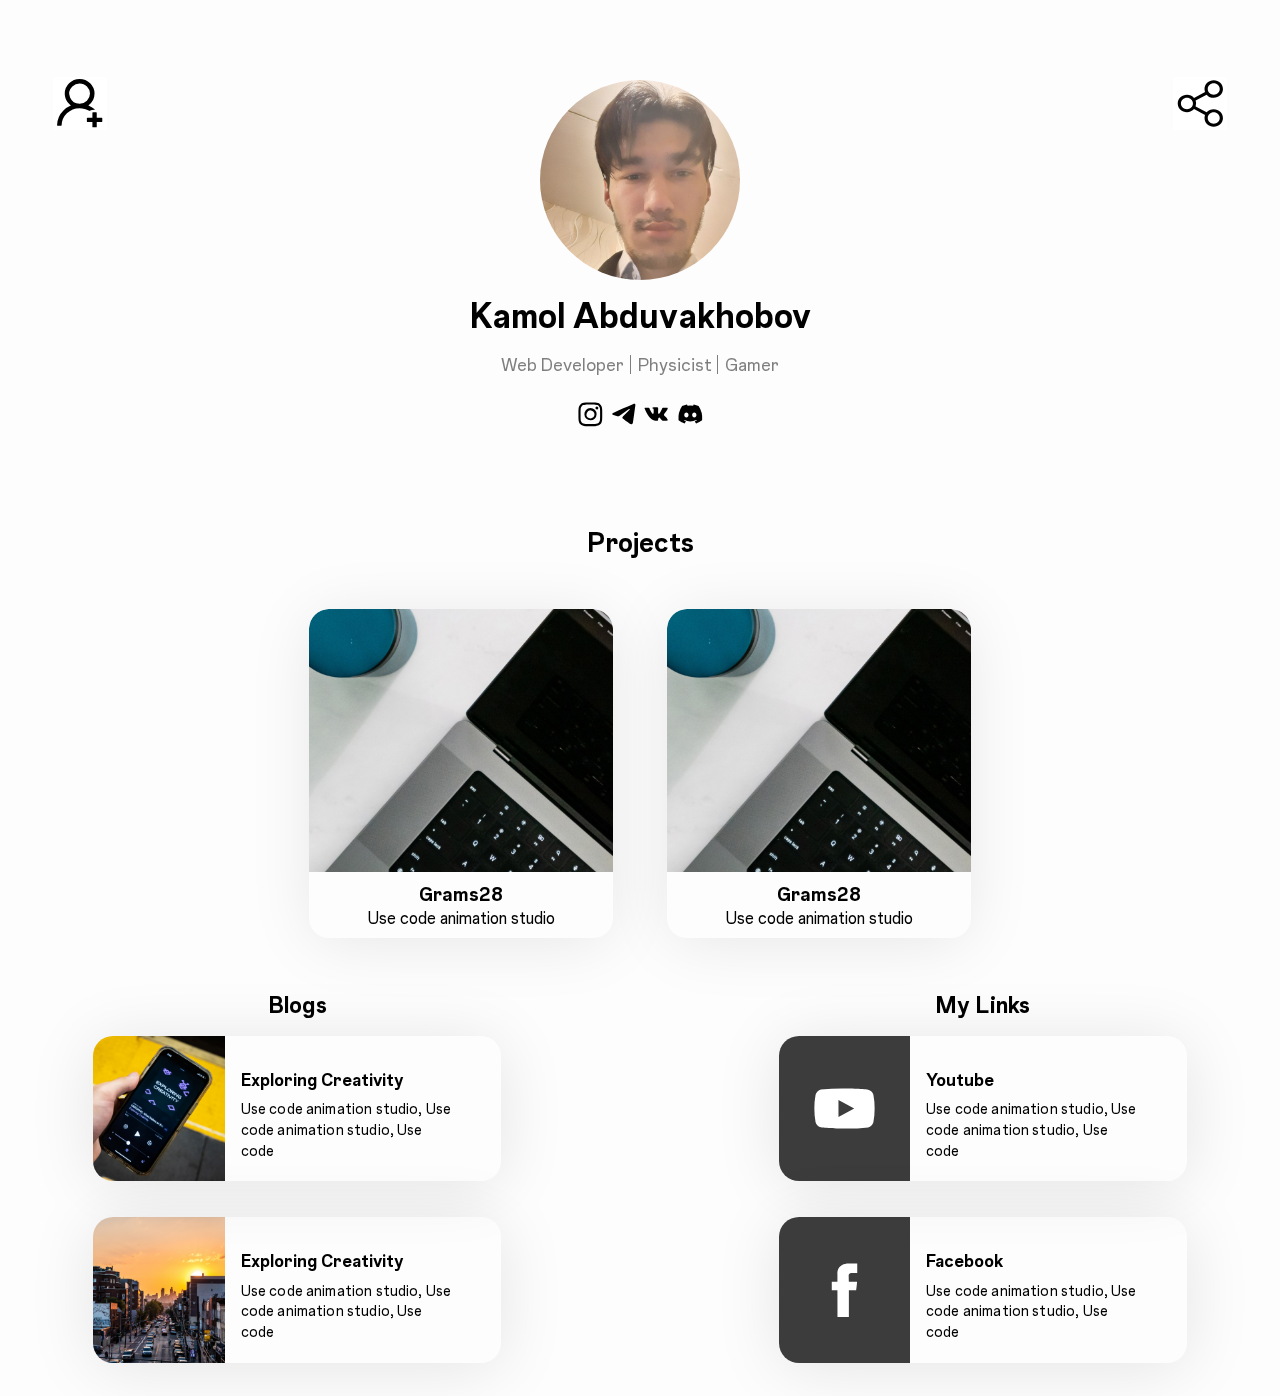
==== index.html @ 02c95cd3 "first commit" ====
<!DOCTYPE html><html lang="en"><head><meta charset="UTF-8"><meta http-equiv="X-UA-Compatible" content="IE=edge"><meta name="viewport" content="width=device-width,initial-scale=1"><link rel="stylesheet" href="/css/styles.css"><link href="https://unpkg.com/aos@2.3.1/dist/aos.css" rel="stylesheet"><title>Index page</title></head><body><div class="site-container"><header class="header"><div class="header__wrap"><div class="header__add-button" data-aos="fade-right"><button class="icon-button"><img src="/images/svg/add-icon.svg" alt="" class="icon-button__svg"></button></div><div class="header__share-button" data-aos="fade-left"><button class="icon-button"><img src="/images/svg/share-icon.svg" alt="" class="icon-button__svg"></button></div></div></header><section class="profile"><div class="profile-wrap" data-aos="fade-up"><div class="profile__avatar"><img src="/images/me.jpg" alt="" class="profile__photo"></div><div class="profile__main-title-wrap"><h1 class="profile__main-title">Kamol Abduvakhobov</h1></div><ul class="profile__skills"><li class="profile__skill">Web Developer</li><li class="profile__skill">Physicist</li><li class="profile__skill">Gamer</li></ul><div class="sharing"><ul class="sharing__list"><li class="sharing__item"><a href="https://www.instagram.com/kamol_186002686/" class="sharing__social"><img src="/images/svg/instagram-icon.svg" alt="" class="sharing__img"></a></li><li class="sharing__item"><a href="https://t.me/Kamol_Babyknight" class="sharing__social"><img src="/images/svg/telegram-icon.svg" alt="" class="sharing__img"></a></li><li class="sharing__item"><a href="https://vk.com/sweet_russian_pussy" class="sharing__social"><img src="/images/svg/vkicon.svg" alt="" class="sharing__img"></a></li><li class="sharing__item"><a href="https://discord.gg/cyNnDBzP" class="sharing__social"><img src="/images/svg/discord-icon.svg" alt="" class="sharing__img"></a></li></ul></div></div></section><section class="projects"><div class="projects__title-wrap" data-aos="fade-down"><h2 class="projects__title">Projects</h2></div><div class="projects__list-wrap"><ul class="projects__list"><li class="projects__item" data-aos="fade-right"><div class="project"><a href="#" class="project__link"><div class="project__preview"><img src="/images/card-img.jpg" alt="" class="project__preview-img"></div><div class="project__info"><h2 class="project__title">Grams28</h2><p class="project__description">Use code animation studio</p></div></a></div></li><li class="projects__item" data-aos="fade-left"><div class="project"><a href="#" class="project__link"><div class="project__preview"><img src="/images/card-img.jpg" alt="" class="project__preview-img"></div><div class="project__info"><h2 class="project__title">Grams28</h2><p class="project__description">Use code animation studio</p></div></a></div></li></ul></div></section><div class="blogs-links"><div class="blogs-links__wrap"><section class="blogs" data-aos="fade-up"><div class="cards"><div class="cards__title-wrap"><h2 class="cards__title">Blogs</h2></div><ul class="cards__list"><li class="cards__item"><div class="card"><a href="#" class="card__link"><div class="card__img-wrap"><img src="/images/blogs-img-1.jpg" alt="" class="card__img"></div><div class="card__info"><h2 class="card__title">Exploring Creativity</h2><p class="card__text">Use code animation studio, Use code animation studio, Use code</p></div></a></div></li><li class="cards__item"><div class="card"><a href="#" class="card__link"><div class="card__img-wrap"><img src="/images/blogs-img-2.jpg" alt="" class="card__img"></div><div class="card__info"><h2 class="card__title">Exploring Creativity</h2><p class="card__text">Use code animation studio, Use code animation studio, Use code</p></div></a></div></li></ul></div></section><section class="links" data-aos="fade-up"><div class="cards"><div class="cards__title-wrap"><h2 class="cards__title">My Links</h2></div><ul class="cards__list"><li class="cards__item"><div class="card"><a href="#" class="card__link"><div class="card__img-wrap"><img src="/images/svg/youtube-icon.svg" alt="" class="card__img card__icon"></div><div class="card__info"><h2 class="card__title">Youtube</h2><p class="card__text">Use code animation studio, Use code animation studio, Use code</p></div></a></div></li><li class="cards__item"><div class="card"><a href="#" class="card__link"><div class="card__img-wrap"><img src="/images/svg/facebook-icon.svg" alt="" class="card__img card__icon"></div><div class="card__info"><h2 class="card__title">Facebook</h2><p class="card__text">Use code animation studio, Use code animation studio, Use code</p></div></a></div></li></ul></div></section></div><div class="logo"><div class="logo__animate" data-aos="fade-up"><img src="/images/ca-img.jpg" alt="" class="logo__img"></div></div></div></div></body></html><script src="https://unpkg.com/aos@2.3.1/dist/aos.js"></script><script>AOS.init({
       disable: 'mobile',
       startEvent: 'DOMContentLoaded',
       once: true, 
      });</script>
---- css/styles.css ----
/*! normalize.css v8.0.1 | MIT License | github.com/necolas/normalize.css */
html{line-height:1.15;-webkit-text-size-adjust:100%;-webkit-box-sizing:border-box;box-sizing:border-box;font-size:10px}body,h1{margin:0}details,img,main{display:block}h1{font-size:2em}hr{-webkit-box-sizing:content-box;box-sizing:content-box;height:0;overflow:visible}code,kbd,pre,samp{font-family:monospace,monospace;font-size:1em}a{background-color:transparent;text-decoration:none;color:#000}abbr[title]{border-bottom:none;-webkit-text-decoration:underline dotted;text-decoration:underline dotted}b,strong{font-weight:bolder}small{font-size:80%}sub,sup{font-size:75%;line-height:0;position:relative;vertical-align:baseline}sub{bottom:-.25em}sup{top:-.5em}img{border-style:none;width:100%;height:auto}button,input,optgroup,select,textarea{font-family:inherit;font-size:100%;line-height:1.15;margin:0}button,input{overflow:visible}button,select{text-transform:none}[type=button],[type=reset],[type=submit],button{-webkit-appearance:button}[type=button]::-moz-focus-inner,[type=reset]::-moz-focus-inner,[type=submit]::-moz-focus-inner,button::-moz-focus-inner{border-style:none;padding:0}[type=button]:-moz-focusring,[type=reset]:-moz-focusring,[type=submit]:-moz-focusring,button:-moz-focusring{outline:1px dotted ButtonText}fieldset{padding:.35em .75em .625em}legend{color:inherit;display:table;max-width:100%;white-space:normal}progress{vertical-align:baseline}textarea{overflow:auto}[type=checkbox],[type=radio],legend{-webkit-box-sizing:border-box;box-sizing:border-box;padding:0}[type=number]::-webkit-inner-spin-button,[type=number]::-webkit-outer-spin-button{height:auto}[type=search]{-webkit-appearance:textfield;outline-offset:-2px}[type=search]::-webkit-search-decoration{-webkit-appearance:none}::-webkit-file-upload-button{-webkit-appearance:button;font:inherit}summary{display:list-item}[hidden],template{display:none}@font-face{font-family:"InstagramSans";src:url(/fonts/instagram-sans/InstagramSans-Bold.woff2) format("woff2"),url(/fonts/instagram-sans/InstagramSans-Bold.woff) format("woff");font-weight:700;font-style:normal}@font-face{font-family:"InstagramSans";src:url(/fonts/instagram-sans/InstagramSans-Regular.woff2) format("woff2"),url(/fonts/instagram-sans/InstagramSans-Regular.woff) format("woff");font-weight:400;font-style:normal}*,::after,::before{-webkit-box-sizing:inherit;box-sizing:inherit;margin:0;padding:0}@media (min-width:1024px) and (max-width:1920px){html{font-size:.5208333333vw}}@media (min-width:375px) and (max-width:1023.8px){html{font-size:2.6666666667vmin}}body,html{min-height:100%;width:100%}body{background-color:#fdfdfd;font-family:"InstagramSans","Arial",sans-serif;font-size:2.6rem;line-height:3.1rem}@media (max-width:1023.8px){body{font-size:1.3rem}}button{background-color:#fff;border:0}.site-container{padding-bottom:5rem;overflow:hidden}@media (max-width:1023.8px){.site-container{padding-bottom:10rem}.blogs{margin-bottom:7.6rem}}.header{position:absolute;width:100%;top:11.5rem}@media (max-width:1023.8px){.header{top:6.8rem}}.header__wrap{display:-webkit-box;display:-ms-flexbox;display:flex;-webkit-box-pack:justify;-ms-flex-pack:justify;justify-content:space-between;padding:0 8rem}@media (max-width:1023.8px){.header__wrap{padding:0 3.2rem}}@media (hover:hover){.icon-button:hover{opacity:.5;color:gray;-webkit-transform:scale(1.2);transform:scale(1.2);-webkit-transition-duration:.5s;transition-duration:.5s}}@media (max-width:1023.8px){.icon-button{width:2.4rem;height:2.4rem}}.icon-button{display:-webkit-box;display:-ms-flexbox;display:flex;-webkit-box-align:center;-ms-flex-align:center;align-items:center;-webkit-box-pack:center;-ms-flex-pack:center;justify-content:center;cursor:pointer;width:8rem;height:8rem;-webkit-transition-duration:.35s;transition-duration:.35s}@media (hover:hover){.icon-button:hover{opacity:.6;color:gray;-webkit-transition-duration:.5s;transition-duration:.5s}}.icon-button:active{opacity:.4;-webkit-transition-duration:.15s;transition-duration:.15s;-webkit-transform:scale(.92);transform:scale(.92)}@media (max-width:1023.8px){.icon-button{width:2.4rem;height:2.4rem}}.profile{margin-bottom:2rem}@media (max-width:1023.8px){.profile{margin-bottom:4rem}}.profile-wrap{display:-webkit-box;display:-ms-flexbox;display:flex;-webkit-box-orient:vertical;-webkit-box-direction:normal;-ms-flex-direction:column;flex-direction:column;-webkit-box-align:center;-ms-flex-align:center;align-items:center;-webkit-box-pack:justify;-ms-flex-pack:justify;justify-content:space-between;width:100%;margin:0 auto;padding:12rem 3rem}@media (max-width:1023.8px){.profile-wrap{height:auto;padding-top:6.9rem;padding-bottom:0}}.profile__avatar{border-radius:50%;width:30rem;height:30rem;overflow:hidden;margin-bottom:2rem}@media (max-width:1023.8px){.profile__avatar{width:16rem;height:16rem;margin-bottom:3rem}}.profile__main-title-wrap{text-align:center;margin-bottom:2rem}@media (max-width:1023.8px){.profile__main-title-wrap{margin-bottom:1.5rem}}.profile__main-title{font-family:"InstagramSans","Arial",sans-serif;font-weight:700;font-size:5.4rem;line-height:7rem}@media (max-width:1023.8px){.profile__main-title{font-size:2.4rem;line-height:3.1rem}}.profile__skills{display:-webkit-box;display:-ms-flexbox;display:flex;gap:2rem;margin-bottom:3rem}@media (max-width:1023.8px){.profile__skills{margin-bottom:1.7rem}}.profile__skill{font-family:"InstagramSans","Arial",sans-serif;font-weight:400;font-size:2.8rem;line-height:3.6rem;color:rgba(0,0,0,.5);list-style:none;position:relative}.profile__skill:not(:last-child)::after{content:"";display:block;width:.2rem;height:2.8rem;background-color:rgba(0,0,0,.5);position:absolute;right:-1rem;bottom:.5rem}@media (max-width:1023.8px){.profile__skill{font-size:1.5rem}.profile__skill:not(:last-child)::after{content:"";display:block;width:.1rem;height:1.5rem;line-height:1.9rem;background-color:rgba(0,0,0,.5);position:absolute;right:-1rem;bottom:1rem}}.profile__photo{-o-object-fit:cover;object-fit:cover}.sharing__list{list-style:none;display:-webkit-box;display:-ms-flexbox;display:flex}.card img,.sharing__item{-webkit-transition-duration:.35s;transition-duration:.35s}.sharing__item{width:5rem;height:5rem;display:-webkit-box;display:-ms-flexbox;display:flex;-webkit-box-align:center;-ms-flex-align:center;align-items:center;-webkit-box-pack:center;-ms-flex-pack:center;justify-content:center}@media (hover:hover){.sharing__item:hover{-webkit-transform:scale(1.2);transform:scale(1.2);-webkit-transition-duration:.5s;transition-duration:.5s}}@media (max-width:1023.8px){.sharing__item{width:2.5rem;height:2.5rem}}.blogs-links{position:relative}@media (max-width:1023.8px){.blogs-links{-webkit-box-orient:vertical;-webkit-box-direction:normal;-ms-flex-direction:column;flex-direction:column;padding:0;gap:0}}.blogs-links__wrap{display:-webkit-box;display:-ms-flexbox;display:flex;-webkit-box-pack:justify;-ms-flex-pack:justify;justify-content:space-between;padding:0 14rem;gap:14rem}@media (max-width:1023.8px){.blogs-links__wrap{-webkit-box-orient:vertical;-webkit-box-direction:normal;-ms-flex-direction:column;flex-direction:column;padding:0;gap:0}}.card{display:-webkit-box;display:-ms-flexbox;display:flex;-webkit-box-shadow:0 .8rem 10rem rgba(0,0,0,.1);box-shadow:0 .8rem 10rem rgba(0,0,0,.1);border-radius:3rem;overflow:hidden}@media (hover:hover){.card:hover{opacity:.8;-webkit-transition-duration:.35s;transition-duration:.35s}.card:hover img{-webkit-transform:scale(1.5);transform:scale(1.5);-webkit-transition-duration:.5s;transition-duration:.5s}.card:hover .card__icon{-webkit-transform:scale(1.2);transform:scale(1.2)}}@media (max-width:1023.8px){.card{border-radius:1.5rem;overflow:hidden}}.card img{height:100%;-o-object-fit:cover;object-fit:cover}@media (max-width:1023.8px){.card img{width:100%;height:100%;-o-object-fit:cover;object-fit:cover}}.card__link{display:-webkit-box;display:-ms-flexbox;display:flex}.card__text{font-family:"InstagramSans","Arial",sans-serif;font-weight:400;font-size:2.3rem;line-height:3.1rem;letter-spacing:.01em}@media (max-width:1023.8px){.card__text{font-size:1.3rem;line-height:1.7rem}}.card__title{font-family:"InstagramSans","Arial",sans-serif;font-weight:700;font-size:2.7rem;line-height:3.5rem;margin-bottom:1.2rem}@media (max-width:1023.8px){.card__title{font-size:1.5rem;line-height:2rem;margin-bottom:.6rem}}.card__info{padding:4.8rem 6.4rem 3rem 2.4rem}@media (max-width:1023.8px){.card__info{padding:2.7rem 3.3rem 2.6rem 1.2rem}}.card__img-wrap{width:19.7rem;min-height:20.4rem;overflow:hidden;display:-webkit-box;display:-ms-flexbox;display:flex;-webkit-box-pack:center;-ms-flex-pack:center;justify-content:center;-webkit-box-align:center;-ms-flex-align:center;align-items:center;background-color:#3c3c3c;-ms-flex-negative:0;flex-shrink:0}@media (max-width:1023.8px){.card__img-wrap{width:10.8rem;min-height:0}}.card .card__icon{width:10rem;height:10rem}@media (max-width:1023.8px){.card .card__icon{width:5rem;height:5rem}}.cards{display:-webkit-box;display:-ms-flexbox;display:flex;-webkit-box-orient:vertical;-webkit-box-direction:normal;-ms-flex-direction:column;flex-direction:column;max-width:61.2rem}.cards__title-wrap{margin:0 auto;margin-bottom:2.4rem}@media (max-width:1023.8px){.cards__title-wrap{margin-bottom:1.5rem}}.cards__title{font-family:"InstagramSans","Arial",sans-serif;font-weight:700;font-size:3.6rem;line-height:4.7rem}@media (max-width:1023.8px){.cards__title{font-size:2rem;line-height:2.6rem}}.cards__list{list-style:none;display:-webkit-box;display:-ms-flexbox;display:flex;margin:0;padding:0;-webkit-box-orient:vertical;-webkit-box-direction:normal;-ms-flex-direction:column;flex-direction:column;gap:5.4rem;border-radius:3rem}@media (max-width:1023.8px){.cards__list{gap:3rem;padding:0 1.8rem}}.project{width:45.5rem;overflow:hidden;border-radius:3rem;-webkit-box-shadow:0 .8rem 10rem -.8rem rgba(0,0,0,.1);box-shadow:0 .8rem 10rem -.8rem rgba(0,0,0,.1)}@media (max-width:1023.8px){.project{width:22.7rem;border-radius:1.5rem}}.project__preview{width:100%;overflow:hidden}.project__preview-img{-o-object-fit:cover;object-fit:cover;-webkit-transition-duration:.35s;transition-duration:.35s}.project__link{display:block}@media (hover:hover){.project__link:hover .project__preview-img{-webkit-transform:scale(1.2);transform:scale(1.2);-webkit-transition-duration:.4s;transition-duration:.4s}}.project__info{display:-webkit-box;display:-ms-flexbox;display:flex;-webkit-box-pack:justify;-ms-flex-pack:justify;justify-content:space-between;-webkit-box-orient:vertical;-webkit-box-direction:normal;-ms-flex-direction:column;flex-direction:column;padding:1.3rem}@media (max-width:1023.8px){.project__info{padding:0;padding-top:.4rem}}.project__title{margin:0 auto;font-family:"InstagramSans","Arial",sans-serif;font-weight:700;font-size:3rem;line-height:3.9rem}@media (max-width:1023.8px){.project__title{font-size:1.5rem;line-height:1.9rem;margin:0;padding-left:7.3rem;padding-right:8.2rem}}.project__description{margin:0 auto;font-family:"InstagramSans","Arial",sans-serif;font-weight:400;line-height:3.4rem}@media (max-width:1023.8px){.project__description{line-height:1.7rem;padding-bottom:.8rem;margin:0;padding-left:4.8rem;padding-right:3.4rem}}.projects__title-wrap{display:-webkit-box;display:-ms-flexbox;display:flex;margin-bottom:7.2rem}@media (max-width:1023.8px){.projects__title-wrap{margin-bottom:.5rem}}.projects__title{margin:0 auto;font-family:"InstagramSans","Arial",sans-serif;font-weight:700;font-size:4.2rem;line-height:5.5rem}@media (max-width:1023.8px){.projects__title{font-size:2rem;line-height:2.6rem}}.projects__list{list-style:none;display:-webkit-box;display:-ms-flexbox;display:flex;-webkit-box-pack:center;-ms-flex-pack:center;justify-content:center;gap:8.2rem;margin-bottom:7.6rem}@media (max-width:1023.8px){.projects__list{gap:1.7rem}}.projects__item{display:-webkit-box;display:-ms-flexbox;display:flex;-webkit-box-orient:vertical;-webkit-box-direction:normal;-ms-flex-direction:column;flex-direction:column;width:45.5rem;height:auto;-ms-flex-negative:0;flex-shrink:0}@media (hover:hover){.projects__item:hover{opacity:.8;-webkit-transition-duration:.35s;transition-duration:.35s}}@media (max-width:1023.8px){.projects__item{width:22.7rem}}.logo{width:13.6rem;height:13.6rem;position:absolute;top:50%;left:50%;-webkit-transform:translate(-5.8rem,-1.7rem);transform:translate(-5.8rem,-1.7rem)}@media (max-width:1023.8px){.logo{width:5rem;height:5rem;top:100%;-webkit-transform:translate(-2.5rem,1.5rem);transform:translate(-2.5rem,1.5rem)}}
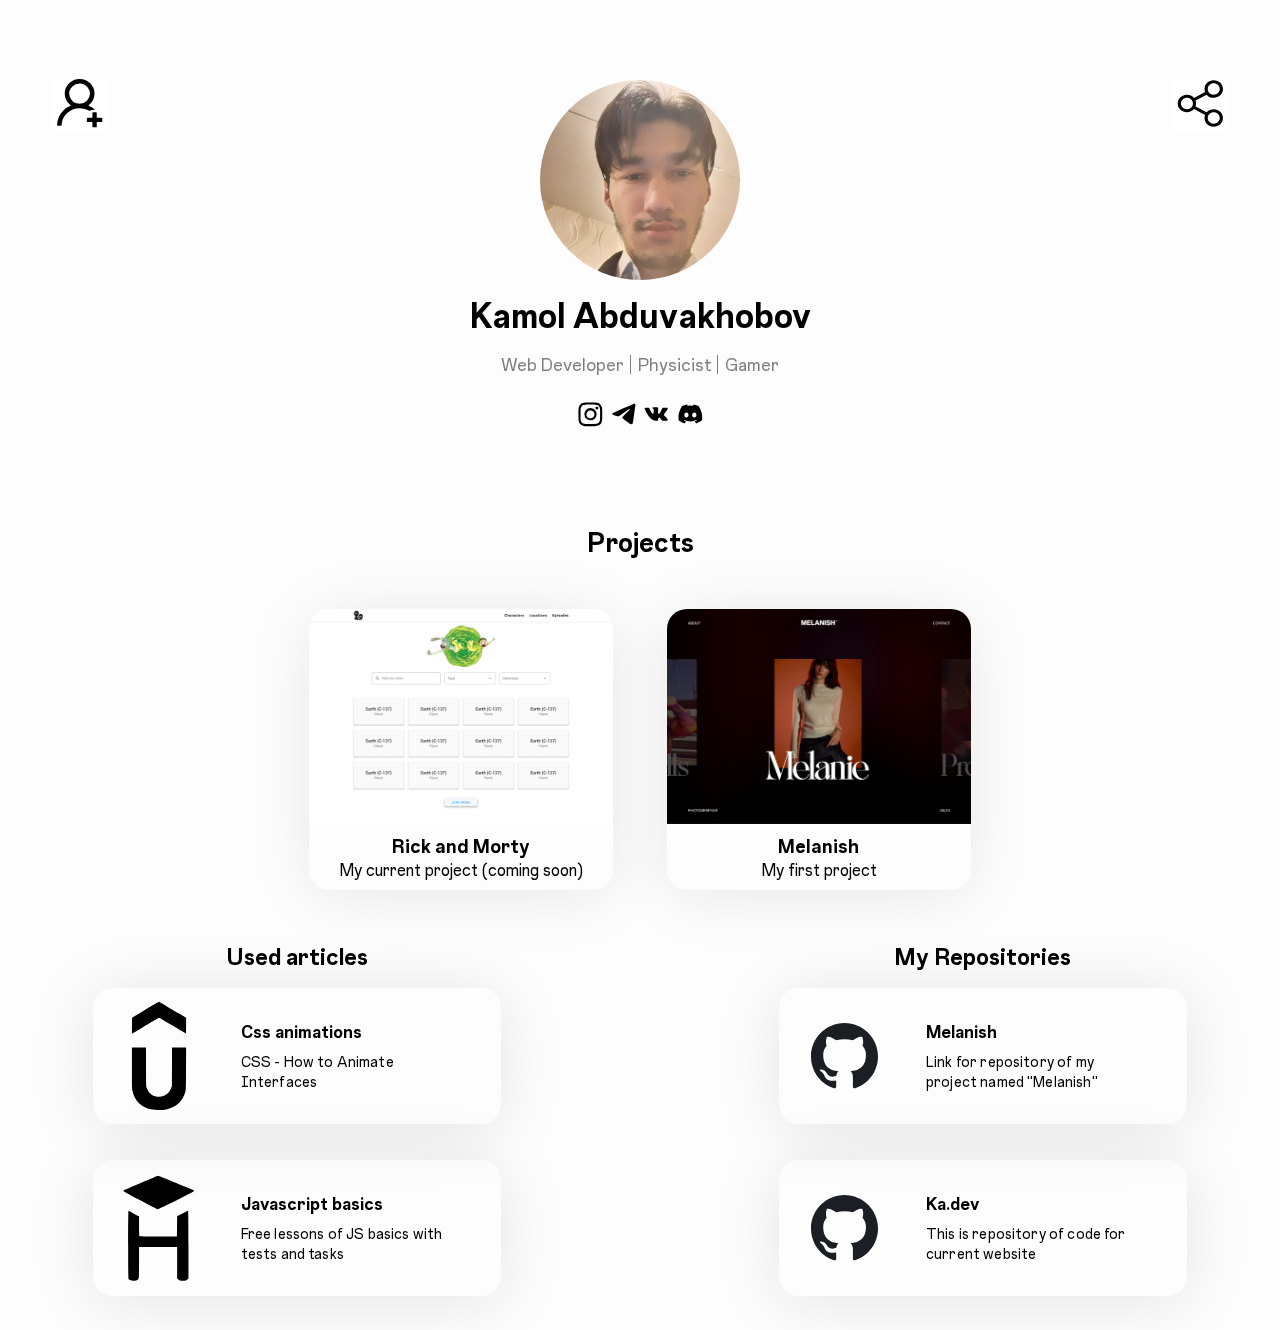
==== commit 42b682aa: "added svg files" ====
--- a/index.html
+++ b/index.html
@@ -1,4 +1,4 @@
-<!DOCTYPE html><html lang="en"><head><meta charset="UTF-8"><meta http-equiv="X-UA-Compatible" content="IE=edge"><meta name="viewport" content="width=device-width,initial-scale=1"><link rel="stylesheet" href="/css/styles.css"><link href="https://unpkg.com/aos@2.3.1/dist/aos.css" rel="stylesheet"><title>Index page</title></head><body><div class="site-container"><header class="header"><div class="header__wrap"><div class="header__add-button" data-aos="fade-right"><button class="icon-button"><img src="/images/svg/add-icon.svg" alt="" class="icon-button__svg"></button></div><div class="header__share-button" data-aos="fade-left"><button class="icon-button"><img src="/images/svg/share-icon.svg" alt="" class="icon-button__svg"></button></div></div></header><section class="profile"><div class="profile-wrap" data-aos="fade-up"><div class="profile__avatar"><img src="/images/me.jpg" alt="" class="profile__photo"></div><div class="profile__main-title-wrap"><h1 class="profile__main-title">Kamol Abduvakhobov</h1></div><ul class="profile__skills"><li class="profile__skill">Web Developer</li><li class="profile__skill">Physicist</li><li class="profile__skill">Gamer</li></ul><div class="sharing"><ul class="sharing__list"><li class="sharing__item"><a href="https://www.instagram.com/kamol_186002686/" class="sharing__social"><img src="/images/svg/instagram-icon.svg" alt="" class="sharing__img"></a></li><li class="sharing__item"><a href="https://t.me/Kamol_Babyknight" class="sharing__social"><img src="/images/svg/telegram-icon.svg" alt="" class="sharing__img"></a></li><li class="sharing__item"><a href="https://vk.com/sweet_russian_pussy" class="sharing__social"><img src="/images/svg/vkicon.svg" alt="" class="sharing__img"></a></li><li class="sharing__item"><a href="https://discord.gg/cyNnDBzP" class="sharing__social"><img src="/images/svg/discord-icon.svg" alt="" class="sharing__img"></a></li></ul></div></div></section><section class="projects"><div class="projects__title-wrap" data-aos="fade-down"><h2 class="projects__title">Projects</h2></div><div class="projects__list-wrap"><ul class="projects__list"><li class="projects__item" data-aos="fade-right"><div class="project"><a href="#" class="project__link"><div class="project__preview"><img src="/images/card-img.jpg" alt="" class="project__preview-img"></div><div class="project__info"><h2 class="project__title">Grams28</h2><p class="project__description">Use code animation studio</p></div></a></div></li><li class="projects__item" data-aos="fade-left"><div class="project"><a href="#" class="project__link"><div class="project__preview"><img src="/images/card-img.jpg" alt="" class="project__preview-img"></div><div class="project__info"><h2 class="project__title">Grams28</h2><p class="project__description">Use code animation studio</p></div></a></div></li></ul></div></section><div class="blogs-links"><div class="blogs-links__wrap"><section class="blogs" data-aos="fade-up"><div class="cards"><div class="cards__title-wrap"><h2 class="cards__title">Blogs</h2></div><ul class="cards__list"><li class="cards__item"><div class="card"><a href="#" class="card__link"><div class="card__img-wrap"><img src="/images/blogs-img-1.jpg" alt="" class="card__img"></div><div class="card__info"><h2 class="card__title">Exploring Creativity</h2><p class="card__text">Use code animation studio, Use code animation studio, Use code</p></div></a></div></li><li class="cards__item"><div class="card"><a href="#" class="card__link"><div class="card__img-wrap"><img src="/images/blogs-img-2.jpg" alt="" class="card__img"></div><div class="card__info"><h2 class="card__title">Exploring Creativity</h2><p class="card__text">Use code animation studio, Use code animation studio, Use code</p></div></a></div></li></ul></div></section><section class="links" data-aos="fade-up"><div class="cards"><div class="cards__title-wrap"><h2 class="cards__title">My Links</h2></div><ul class="cards__list"><li class="cards__item"><div class="card"><a href="#" class="card__link"><div class="card__img-wrap"><img src="/images/svg/youtube-icon.svg" alt="" class="card__img card__icon"></div><div class="card__info"><h2 class="card__title">Youtube</h2><p class="card__text">Use code animation studio, Use code animation studio, Use code</p></div></a></div></li><li class="cards__item"><div class="card"><a href="#" class="card__link"><div class="card__img-wrap"><img src="/images/svg/facebook-icon.svg" alt="" class="card__img card__icon"></div><div class="card__info"><h2 class="card__title">Facebook</h2><p class="card__text">Use code animation studio, Use code animation studio, Use code</p></div></a></div></li></ul></div></section></div><div class="logo"><div class="logo__animate" data-aos="fade-up"><img src="/images/ca-img.jpg" alt="" class="logo__img"></div></div></div></div></body></html><script src="https://unpkg.com/aos@2.3.1/dist/aos.js"></script><script>AOS.init({
+<!DOCTYPE html><html lang="en"><head><meta charset="UTF-8"><meta http-equiv="X-UA-Compatible" content="IE=edge"><meta name="viewport" content="width=device-width,initial-scale=1"><link rel="stylesheet" href="/css/styles.css"><link href="https://unpkg.com/aos@2.3.1/dist/aos.css" rel="stylesheet"><title>Index page</title></head><body><div class="site-container"><header class="header"><div class="header__wrap"><div class="header__add-button" data-aos="fade-right"><button class="icon-button"><img src="/images/svg/add-icon.svg" alt="" class="icon-button__svg"></button></div><div class="header__share-button" data-aos="fade-left"><button class="icon-button"><img src="/images/svg/share-icon.svg" alt="" class="icon-button__svg"></button></div></div></header><section class="profile"><div class="profile-wrap" data-aos="fade-up"><div class="profile__avatar"><img src="/images/me.jpg" alt="" class="profile__photo"></div><div class="profile__main-title-wrap"><h1 class="profile__main-title">Kamol Abduvakhobov</h1></div><ul class="profile__skills"><li class="profile__skill">Web Developer</li><li class="profile__skill">Physicist</li><li class="profile__skill">Gamer</li></ul><div class="sharing"><ul class="sharing__list"><li class="sharing__item"><a href="https://www.instagram.com/kamol_186002686/" class="sharing__social"><img src="/images/svg/instagram-icon.svg" alt="" class="sharing__img"></a></li><li class="sharing__item"><a href="https://t.me/Kamol_Babyknight" class="sharing__social"><img src="/images/svg/telegram-icon.svg" alt="" class="sharing__img"></a></li><li class="sharing__item"><a href="https://vk.com/sweet_russian_pussy" class="sharing__social"><img src="/images/svg/vkicon.svg" alt="" class="sharing__img"></a></li><li class="sharing__item"><a href="https://discord.gg/cyNnDBzP" class="sharing__social"><img src="/images/svg/discord-icon.svg" alt="" class="sharing__img"></a></li></ul></div></div></section><section class="projects"><div class="projects__title-wrap" data-aos="fade-down"><h2 class="projects__title">Projects</h2></div><div class="projects__list-wrap"><ul class="projects__list"><li class="projects__item" data-aos="fade-right"><div class="project"><a href="#" class="project__link"><div class="project__preview"><img src="images/rick-and-morty-preview.jpg" alt="" class="project__preview-img"></div><div class="project__info"><h2 class="project__title">Rick and Morty</h2><p class="project__description">My current project (coming soon)</p></div></a></div></li><li class="projects__item" data-aos="fade-left"><div class="project"><a href="https://kamol-babyknight.github.io/melanish-gh-pages/" class="project__link"><div class="project__preview"><img src="images/melanish-preview.jpg" alt="" class="project__preview-img"></div><div class="project__info"><h2 class="project__title">Melanish</h2><p class="project__description">My first project</p></div></a></div></li></ul></div></section><div class="blogs-links"><div class="blogs-links__wrap"><section class="blogs" data-aos="fade-up"><div class="cards"><div class="cards__title-wrap"><h2 class="cards__title">Used articles</h2></div><ul class="cards__list"><li class="cards__item"><div class="card"><a href="https://www.udemy.com/course/css-effects-and-animations/#overview" class="card__link"><div class="card__img-wrap"><img src="images/svg/udemy_logo.svg" alt="" class="card__img"></div><div class="card__info"><h2 class="card__title">Css animations</h2><p class="card__text">CSS - How to Animate Interfaces</p></div></a></div></li><li class="cards__item"><div class="card"><a href="https://ru.hexlet.io/courses/js-basics" class="card__link"><div class="card__img-wrap"><img src="images/svg/hexlet-logo.svg" alt="" class="card__img"></div><div class="card__info"><h2 class="card__title">Javascript basics</h2><p class="card__text">Free lessons of JS basics with tests and tasks</p></div></a></div></li></ul></div></section><section class="links" data-aos="fade-up"><div class="cards"><div class="cards__title-wrap"><h2 class="cards__title">My Repositories</h2></div><ul class="cards__list"><li class="cards__item"><div class="card"><a href="https://github.com/Kamol-Babyknight/melanish" class="card__link"><div class="card__img-wrap"><img src="images/svg/github-logo.svg" alt="" class="card__img card__icon"></div><div class="card__info"><h2 class="card__title">Melanish</h2><p class="card__text">Link for repository of my project named "Melanish"</p></div></a></div></li><li class="cards__item"><div class="card"><a href="https://github.com/Kamol-Babyknight/ka.dev" class="card__link"><div class="card__img-wrap"><img src="images/svg/github-logo.svg" alt="" class="card__img card__icon"></div><div class="card__info"><h2 class="card__title">Ka.dev</h2><p class="card__text">This is repository of code for current website</p></div></a></div></li></ul></div></section></div><div class="logo"><div class="logo__animate" data-aos="fade-up"><img src="/images/ca-img.jpg" alt="" class="logo__img"></div></div></div></div></body></html><script src="https://unpkg.com/aos@2.3.1/dist/aos.js"></script><script>AOS.init({
        disable: 'mobile',
        startEvent: 'DOMContentLoaded',
        once: true, 
--- a/css/styles.css
+++ b/css/styles.css
@@ -1,2 +1,2 @@
 /*! normalize.css v8.0.1 | MIT License | github.com/necolas/normalize.css */
-html{line-height:1.15;-webkit-text-size-adjust:100%;-webkit-box-sizing:border-box;box-sizing:border-box;font-size:10px}body,h1{margin:0}details,img,main{display:block}h1{font-size:2em}hr{-webkit-box-sizing:content-box;box-sizing:content-box;height:0;overflow:visible}code,kbd,pre,samp{font-family:monospace,monospace;font-size:1em}a{background-color:transparent;text-decoration:none;color:#000}abbr[title]{border-bottom:none;-webkit-text-decoration:underline dotted;text-decoration:underline dotted}b,strong{font-weight:bolder}small{font-size:80%}sub,sup{font-size:75%;line-height:0;position:relative;vertical-align:baseline}sub{bottom:-.25em}sup{top:-.5em}img{border-style:none;width:100%;height:auto}button,input,optgroup,select,textarea{font-family:inherit;font-size:100%;line-height:1.15;margin:0}button,input{overflow:visible}button,select{text-transform:none}[type=button],[type=reset],[type=submit],button{-webkit-appearance:button}[type=button]::-moz-focus-inner,[type=reset]::-moz-focus-inner,[type=submit]::-moz-focus-inner,button::-moz-focus-inner{border-style:none;padding:0}[type=button]:-moz-focusring,[type=reset]:-moz-focusring,[type=submit]:-moz-focusring,button:-moz-focusring{outline:1px dotted ButtonText}fieldset{padding:.35em .75em .625em}legend{color:inherit;display:table;max-width:100%;white-space:normal}progress{vertical-align:baseline}textarea{overflow:auto}[type=checkbox],[type=radio],legend{-webkit-box-sizing:border-box;box-sizing:border-box;padding:0}[type=number]::-webkit-inner-spin-button,[type=number]::-webkit-outer-spin-button{height:auto}[type=search]{-webkit-appearance:textfield;outline-offset:-2px}[type=search]::-webkit-search-decoration{-webkit-appearance:none}::-webkit-file-upload-button{-webkit-appearance:button;font:inherit}summary{display:list-item}[hidden],template{display:none}@font-face{font-family:"InstagramSans";src:url(/fonts/instagram-sans/InstagramSans-Bold.woff2) format("woff2"),url(/fonts/instagram-sans/InstagramSans-Bold.woff) format("woff");font-weight:700;font-style:normal}@font-face{font-family:"InstagramSans";src:url(/fonts/instagram-sans/InstagramSans-Regular.woff2) format("woff2"),url(/fonts/instagram-sans/InstagramSans-Regular.woff) format("woff");font-weight:400;font-style:normal}*,::after,::before{-webkit-box-sizing:inherit;box-sizing:inherit;margin:0;padding:0}@media (min-width:1024px) and (max-width:1920px){html{font-size:.5208333333vw}}@media (min-width:375px) and (max-width:1023.8px){html{font-size:2.6666666667vmin}}body,html{min-height:100%;width:100%}body{background-color:#fdfdfd;font-family:"InstagramSans","Arial",sans-serif;font-size:2.6rem;line-height:3.1rem}@media (max-width:1023.8px){body{font-size:1.3rem}}button{background-color:#fff;border:0}.site-container{padding-bottom:5rem;overflow:hidden}@media (max-width:1023.8px){.site-container{padding-bottom:10rem}.blogs{margin-bottom:7.6rem}}.header{position:absolute;width:100%;top:11.5rem}@media (max-width:1023.8px){.header{top:6.8rem}}.header__wrap{display:-webkit-box;display:-ms-flexbox;display:flex;-webkit-box-pack:justify;-ms-flex-pack:justify;justify-content:space-between;padding:0 8rem}@media (max-width:1023.8px){.header__wrap{padding:0 3.2rem}}@media (hover:hover){.icon-button:hover{opacity:.5;color:gray;-webkit-transform:scale(1.2);transform:scale(1.2);-webkit-transition-duration:.5s;transition-duration:.5s}}@media (max-width:1023.8px){.icon-button{width:2.4rem;height:2.4rem}}.icon-button{display:-webkit-box;display:-ms-flexbox;display:flex;-webkit-box-align:center;-ms-flex-align:center;align-items:center;-webkit-box-pack:center;-ms-flex-pack:center;justify-content:center;cursor:pointer;width:8rem;height:8rem;-webkit-transition-duration:.35s;transition-duration:.35s}@media (hover:hover){.icon-button:hover{opacity:.6;color:gray;-webkit-transition-duration:.5s;transition-duration:.5s}}.icon-button:active{opacity:.4;-webkit-transition-duration:.15s;transition-duration:.15s;-webkit-transform:scale(.92);transform:scale(.92)}@media (max-width:1023.8px){.icon-button{width:2.4rem;height:2.4rem}}.profile{margin-bottom:2rem}@media (max-width:1023.8px){.profile{margin-bottom:4rem}}.profile-wrap{display:-webkit-box;display:-ms-flexbox;display:flex;-webkit-box-orient:vertical;-webkit-box-direction:normal;-ms-flex-direction:column;flex-direction:column;-webkit-box-align:center;-ms-flex-align:center;align-items:center;-webkit-box-pack:justify;-ms-flex-pack:justify;justify-content:space-between;width:100%;margin:0 auto;padding:12rem 3rem}@media (max-width:1023.8px){.profile-wrap{height:auto;padding-top:6.9rem;padding-bottom:0}}.profile__avatar{border-radius:50%;width:30rem;height:30rem;overflow:hidden;margin-bottom:2rem}@media (max-width:1023.8px){.profile__avatar{width:16rem;height:16rem;margin-bottom:3rem}}.profile__main-title-wrap{text-align:center;margin-bottom:2rem}@media (max-width:1023.8px){.profile__main-title-wrap{margin-bottom:1.5rem}}.profile__main-title{font-family:"InstagramSans","Arial",sans-serif;font-weight:700;font-size:5.4rem;line-height:7rem}@media (max-width:1023.8px){.profile__main-title{font-size:2.4rem;line-height:3.1rem}}.profile__skills{display:-webkit-box;display:-ms-flexbox;display:flex;gap:2rem;margin-bottom:3rem}@media (max-width:1023.8px){.profile__skills{margin-bottom:1.7rem}}.profile__skill{font-family:"InstagramSans","Arial",sans-serif;font-weight:400;font-size:2.8rem;line-height:3.6rem;color:rgba(0,0,0,.5);list-style:none;position:relative}.profile__skill:not(:last-child)::after{content:"";display:block;width:.2rem;height:2.8rem;background-color:rgba(0,0,0,.5);position:absolute;right:-1rem;bottom:.5rem}@media (max-width:1023.8px){.profile__skill{font-size:1.5rem}.profile__skill:not(:last-child)::after{content:"";display:block;width:.1rem;height:1.5rem;line-height:1.9rem;background-color:rgba(0,0,0,.5);position:absolute;right:-1rem;bottom:1rem}}.profile__photo{-o-object-fit:cover;object-fit:cover}.sharing__list{list-style:none;display:-webkit-box;display:-ms-flexbox;display:flex}.card img,.sharing__item{-webkit-transition-duration:.35s;transition-duration:.35s}.sharing__item{width:5rem;height:5rem;display:-webkit-box;display:-ms-flexbox;display:flex;-webkit-box-align:center;-ms-flex-align:center;align-items:center;-webkit-box-pack:center;-ms-flex-pack:center;justify-content:center}@media (hover:hover){.sharing__item:hover{-webkit-transform:scale(1.2);transform:scale(1.2);-webkit-transition-duration:.5s;transition-duration:.5s}}@media (max-width:1023.8px){.sharing__item{width:2.5rem;height:2.5rem}}.blogs-links{position:relative}@media (max-width:1023.8px){.blogs-links{-webkit-box-orient:vertical;-webkit-box-direction:normal;-ms-flex-direction:column;flex-direction:column;padding:0;gap:0}}.blogs-links__wrap{display:-webkit-box;display:-ms-flexbox;display:flex;-webkit-box-pack:justify;-ms-flex-pack:justify;justify-content:space-between;padding:0 14rem;gap:14rem}@media (max-width:1023.8px){.blogs-links__wrap{-webkit-box-orient:vertical;-webkit-box-direction:normal;-ms-flex-direction:column;flex-direction:column;padding:0;gap:0}}.card{display:-webkit-box;display:-ms-flexbox;display:flex;-webkit-box-shadow:0 .8rem 10rem rgba(0,0,0,.1);box-shadow:0 .8rem 10rem rgba(0,0,0,.1);border-radius:3rem;overflow:hidden}@media (hover:hover){.card:hover{opacity:.8;-webkit-transition-duration:.35s;transition-duration:.35s}.card:hover img{-webkit-transform:scale(1.5);transform:scale(1.5);-webkit-transition-duration:.5s;transition-duration:.5s}.card:hover .card__icon{-webkit-transform:scale(1.2);transform:scale(1.2)}}@media (max-width:1023.8px){.card{border-radius:1.5rem;overflow:hidden}}.card img{height:100%;-o-object-fit:cover;object-fit:cover}@media (max-width:1023.8px){.card img{width:100%;height:100%;-o-object-fit:cover;object-fit:cover}}.card__link{display:-webkit-box;display:-ms-flexbox;display:flex}.card__text{font-family:"InstagramSans","Arial",sans-serif;font-weight:400;font-size:2.3rem;line-height:3.1rem;letter-spacing:.01em}@media (max-width:1023.8px){.card__text{font-size:1.3rem;line-height:1.7rem}}.card__title{font-family:"InstagramSans","Arial",sans-serif;font-weight:700;font-size:2.7rem;line-height:3.5rem;margin-bottom:1.2rem}@media (max-width:1023.8px){.card__title{font-size:1.5rem;line-height:2rem;margin-bottom:.6rem}}.card__info{padding:4.8rem 6.4rem 3rem 2.4rem}@media (max-width:1023.8px){.card__info{padding:2.7rem 3.3rem 2.6rem 1.2rem}}.card__img-wrap{width:19.7rem;min-height:20.4rem;overflow:hidden;display:-webkit-box;display:-ms-flexbox;display:flex;-webkit-box-pack:center;-ms-flex-pack:center;justify-content:center;-webkit-box-align:center;-ms-flex-align:center;align-items:center;background-color:#3c3c3c;-ms-flex-negative:0;flex-shrink:0}@media (max-width:1023.8px){.card__img-wrap{width:10.8rem;min-height:0}}.card .card__icon{width:10rem;height:10rem}@media (max-width:1023.8px){.card .card__icon{width:5rem;height:5rem}}.cards{display:-webkit-box;display:-ms-flexbox;display:flex;-webkit-box-orient:vertical;-webkit-box-direction:normal;-ms-flex-direction:column;flex-direction:column;max-width:61.2rem}.cards__title-wrap{margin:0 auto;margin-bottom:2.4rem}@media (max-width:1023.8px){.cards__title-wrap{margin-bottom:1.5rem}}.cards__title{font-family:"InstagramSans","Arial",sans-serif;font-weight:700;font-size:3.6rem;line-height:4.7rem}@media (max-width:1023.8px){.cards__title{font-size:2rem;line-height:2.6rem}}.cards__list{list-style:none;display:-webkit-box;display:-ms-flexbox;display:flex;margin:0;padding:0;-webkit-box-orient:vertical;-webkit-box-direction:normal;-ms-flex-direction:column;flex-direction:column;gap:5.4rem;border-radius:3rem}@media (max-width:1023.8px){.cards__list{gap:3rem;padding:0 1.8rem}}.project{width:45.5rem;overflow:hidden;border-radius:3rem;-webkit-box-shadow:0 .8rem 10rem -.8rem rgba(0,0,0,.1);box-shadow:0 .8rem 10rem -.8rem rgba(0,0,0,.1)}@media (max-width:1023.8px){.project{width:22.7rem;border-radius:1.5rem}}.project__preview{width:100%;overflow:hidden}.project__preview-img{-o-object-fit:cover;object-fit:cover;-webkit-transition-duration:.35s;transition-duration:.35s}.project__link{display:block}@media (hover:hover){.project__link:hover .project__preview-img{-webkit-transform:scale(1.2);transform:scale(1.2);-webkit-transition-duration:.4s;transition-duration:.4s}}.project__info{display:-webkit-box;display:-ms-flexbox;display:flex;-webkit-box-pack:justify;-ms-flex-pack:justify;justify-content:space-between;-webkit-box-orient:vertical;-webkit-box-direction:normal;-ms-flex-direction:column;flex-direction:column;padding:1.3rem}@media (max-width:1023.8px){.project__info{padding:0;padding-top:.4rem}}.project__title{margin:0 auto;font-family:"InstagramSans","Arial",sans-serif;font-weight:700;font-size:3rem;line-height:3.9rem}@media (max-width:1023.8px){.project__title{font-size:1.5rem;line-height:1.9rem;margin:0;padding-left:7.3rem;padding-right:8.2rem}}.project__description{margin:0 auto;font-family:"InstagramSans","Arial",sans-serif;font-weight:400;line-height:3.4rem}@media (max-width:1023.8px){.project__description{line-height:1.7rem;padding-bottom:.8rem;margin:0;padding-left:4.8rem;padding-right:3.4rem}}.projects__title-wrap{display:-webkit-box;display:-ms-flexbox;display:flex;margin-bottom:7.2rem}@media (max-width:1023.8px){.projects__title-wrap{margin-bottom:.5rem}}.projects__title{margin:0 auto;font-family:"InstagramSans","Arial",sans-serif;font-weight:700;font-size:4.2rem;line-height:5.5rem}@media (max-width:1023.8px){.projects__title{font-size:2rem;line-height:2.6rem}}.projects__list{list-style:none;display:-webkit-box;display:-ms-flexbox;display:flex;-webkit-box-pack:center;-ms-flex-pack:center;justify-content:center;gap:8.2rem;margin-bottom:7.6rem}@media (max-width:1023.8px){.projects__list{gap:1.7rem}}.projects__item{display:-webkit-box;display:-ms-flexbox;display:flex;-webkit-box-orient:vertical;-webkit-box-direction:normal;-ms-flex-direction:column;flex-direction:column;width:45.5rem;height:auto;-ms-flex-negative:0;flex-shrink:0}@media (hover:hover){.projects__item:hover{opacity:.8;-webkit-transition-duration:.35s;transition-duration:.35s}}@media (max-width:1023.8px){.projects__item{width:22.7rem}}.logo{width:13.6rem;height:13.6rem;position:absolute;top:50%;left:50%;-webkit-transform:translate(-5.8rem,-1.7rem);transform:translate(-5.8rem,-1.7rem)}@media (max-width:1023.8px){.logo{width:5rem;height:5rem;top:100%;-webkit-transform:translate(-2.5rem,1.5rem);transform:translate(-2.5rem,1.5rem)}}+html{line-height:1.15;-webkit-text-size-adjust:100%;-webkit-box-sizing:border-box;box-sizing:border-box;font-size:10px}body,h1{margin:0}details,img,main{display:block}h1{font-size:2em}hr{-webkit-box-sizing:content-box;box-sizing:content-box;height:0;overflow:visible}code,kbd,pre,samp{font-family:monospace,monospace;font-size:1em}a{background-color:transparent;text-decoration:none;color:#000}abbr[title]{border-bottom:none;-webkit-text-decoration:underline dotted;text-decoration:underline dotted}b,strong{font-weight:bolder}small{font-size:80%}sub,sup{font-size:75%;line-height:0;position:relative;vertical-align:baseline}sub{bottom:-.25em}sup{top:-.5em}img{border-style:none;width:100%;height:auto}button,input,optgroup,select,textarea{font-family:inherit;font-size:100%;line-height:1.15;margin:0}button,input{overflow:visible}button,select{text-transform:none}[type=button],[type=reset],[type=submit],button{-webkit-appearance:button}[type=button]::-moz-focus-inner,[type=reset]::-moz-focus-inner,[type=submit]::-moz-focus-inner,button::-moz-focus-inner{border-style:none;padding:0}[type=button]:-moz-focusring,[type=reset]:-moz-focusring,[type=submit]:-moz-focusring,button:-moz-focusring{outline:1px dotted ButtonText}fieldset{padding:.35em .75em .625em}legend{color:inherit;display:table;max-width:100%;white-space:normal}progress{vertical-align:baseline}textarea{overflow:auto}[type=checkbox],[type=radio],legend{-webkit-box-sizing:border-box;box-sizing:border-box;padding:0}[type=number]::-webkit-inner-spin-button,[type=number]::-webkit-outer-spin-button{height:auto}[type=search]{-webkit-appearance:textfield;outline-offset:-2px}[type=search]::-webkit-search-decoration{-webkit-appearance:none}::-webkit-file-upload-button{-webkit-appearance:button;font:inherit}summary{display:list-item}[hidden],template{display:none}@font-face{font-family:"InstagramSans";src:url(/fonts/instagram-sans/InstagramSans-Bold.woff2) format("woff2"),url(/fonts/instagram-sans/InstagramSans-Bold.woff) format("woff");font-weight:700;font-style:normal}@font-face{font-family:"InstagramSans";src:url(/fonts/instagram-sans/InstagramSans-Regular.woff2) format("woff2"),url(/fonts/instagram-sans/InstagramSans-Regular.woff) format("woff");font-weight:400;font-style:normal}*,::after,::before{-webkit-box-sizing:inherit;box-sizing:inherit;margin:0;padding:0}@media (min-width:1024px) and (max-width:1920px){html{font-size:.5208333333vw}}@media (min-width:375px) and (max-width:1023.8px){html{font-size:2.6666666667vmin}}body,html{min-height:100%;width:100%}body{background-color:#fdfdfd;font-family:"InstagramSans","Arial",sans-serif;font-size:2.6rem;line-height:3.1rem}@media (max-width:1023.8px){body{font-size:1.3rem}}button{background-color:#fff;border:0}.site-container{padding-bottom:5rem;overflow:hidden}@media (max-width:1023.8px){.site-container{padding-bottom:10rem}.blogs{margin-bottom:7.6rem}}.header{position:absolute;width:100%;top:11.5rem}@media (max-width:1023.8px){.header{top:6.8rem}}.header__wrap{display:-webkit-box;display:-ms-flexbox;display:flex;-webkit-box-pack:justify;-ms-flex-pack:justify;justify-content:space-between;padding:0 8rem}@media (max-width:1023.8px){.header__wrap{padding:0 3.2rem}}@media (hover:hover){.icon-button:hover{opacity:.5;color:gray;-webkit-transform:scale(1.2);transform:scale(1.2);-webkit-transition-duration:.5s;transition-duration:.5s}}@media (max-width:1023.8px){.icon-button{width:2.4rem;height:2.4rem}}.icon-button{display:-webkit-box;display:-ms-flexbox;display:flex;-webkit-box-align:center;-ms-flex-align:center;align-items:center;-webkit-box-pack:center;-ms-flex-pack:center;justify-content:center;cursor:pointer;width:8rem;height:8rem;-webkit-transition-duration:.35s;transition-duration:.35s}@media (hover:hover){.icon-button:hover{opacity:.6;color:gray;-webkit-transition-duration:.5s;transition-duration:.5s}}.icon-button:active{opacity:.4;-webkit-transition-duration:.15s;transition-duration:.15s;-webkit-transform:scale(.92);transform:scale(.92)}@media (max-width:1023.8px){.icon-button{width:2.4rem;height:2.4rem}}.profile{margin-bottom:2rem}@media (max-width:1023.8px){.profile{margin-bottom:4rem}}.profile-wrap{display:-webkit-box;display:-ms-flexbox;display:flex;-webkit-box-orient:vertical;-webkit-box-direction:normal;-ms-flex-direction:column;flex-direction:column;-webkit-box-align:center;-ms-flex-align:center;align-items:center;-webkit-box-pack:justify;-ms-flex-pack:justify;justify-content:space-between;width:100%;margin:0 auto;padding:12rem 3rem}@media (max-width:1023.8px){.profile-wrap{height:auto;padding-top:6.9rem;padding-bottom:0}}.profile__avatar{border-radius:50%;width:30rem;height:30rem;overflow:hidden;margin-bottom:2rem}@media (max-width:1023.8px){.profile__avatar{width:16rem;height:16rem;margin-bottom:3rem}}.profile__main-title-wrap{text-align:center;margin-bottom:2rem}@media (max-width:1023.8px){.profile__main-title-wrap{margin-bottom:1.5rem}}.profile__main-title{font-family:"InstagramSans","Arial",sans-serif;font-weight:700;font-size:5.4rem;line-height:7rem}@media (max-width:1023.8px){.profile__main-title{font-size:2.4rem;line-height:3.1rem}}.profile__skills{display:-webkit-box;display:-ms-flexbox;display:flex;gap:2rem;margin-bottom:3rem}@media (max-width:1023.8px){.profile__skills{margin-bottom:1.7rem}}.profile__skill{font-family:"InstagramSans","Arial",sans-serif;font-weight:400;font-size:2.8rem;line-height:3.6rem;color:rgba(0,0,0,.5);list-style:none;position:relative}.profile__skill:not(:last-child)::after{content:"";display:block;width:.2rem;height:2.8rem;background-color:rgba(0,0,0,.5);position:absolute;right:-1rem;bottom:.5rem}@media (max-width:1023.8px){.profile__skill{font-size:1.5rem}.profile__skill:not(:last-child)::after{content:"";display:block;width:.1rem;height:1.5rem;line-height:1.9rem;background-color:rgba(0,0,0,.5);position:absolute;right:-1rem;bottom:1rem}}.profile__photo{-o-object-fit:cover;object-fit:cover}.sharing__list{list-style:none;display:-webkit-box;display:-ms-flexbox;display:flex}.card img,.sharing__item{-webkit-transition-duration:.35s;transition-duration:.35s}.sharing__item{width:5rem;height:5rem;display:-webkit-box;display:-ms-flexbox;display:flex;-webkit-box-align:center;-ms-flex-align:center;align-items:center;-webkit-box-pack:center;-ms-flex-pack:center;justify-content:center}@media (hover:hover){.sharing__item:hover{-webkit-transform:scale(1.2);transform:scale(1.2);-webkit-transition-duration:.5s;transition-duration:.5s}}@media (max-width:1023.8px){.sharing__item{width:2.5rem;height:2.5rem}}.blogs-links{position:relative}@media (max-width:1023.8px){.blogs-links{-webkit-box-orient:vertical;-webkit-box-direction:normal;-ms-flex-direction:column;flex-direction:column;padding:0;gap:0}}.blogs-links__wrap{display:-webkit-box;display:-ms-flexbox;display:flex;-webkit-box-pack:justify;-ms-flex-pack:justify;justify-content:space-between;padding:0 14rem;gap:14rem}@media (max-width:1023.8px){.blogs-links__wrap{-webkit-box-orient:vertical;-webkit-box-direction:normal;-ms-flex-direction:column;flex-direction:column;padding:0;gap:0}}.card{display:-webkit-box;display:-ms-flexbox;display:flex;-webkit-box-shadow:0 .8rem 10rem rgba(0,0,0,.1);box-shadow:0 .8rem 10rem rgba(0,0,0,.1);border-radius:3rem;overflow:hidden}@media (hover:hover){.card:hover{opacity:.8;-webkit-transition-duration:.35s;transition-duration:.35s}.card:hover img{-webkit-transform:scale(1.5);transform:scale(1.5);-webkit-transition-duration:.5s;transition-duration:.5s}.card:hover .card__icon{-webkit-transform:scale(1.2);transform:scale(1.2)}}@media (max-width:1023.8px){.card{border-radius:1.5rem;overflow:hidden}}.card img{height:100%;-o-object-fit:cover;object-fit:cover}@media (max-width:1023.8px){.card img{width:100%;height:100%;-o-object-fit:cover;object-fit:cover}}.card__link{display:-webkit-box;display:-ms-flexbox;display:flex}.card__text{font-family:"InstagramSans","Arial",sans-serif;font-weight:400;font-size:2.3rem;line-height:3.1rem;letter-spacing:.01em}@media (max-width:1023.8px){.card__text{font-size:1.3rem;line-height:1.7rem}}.card__title{font-family:"InstagramSans","Arial",sans-serif;font-weight:700;font-size:2.7rem;line-height:3.5rem;margin-bottom:1.2rem}@media (max-width:1023.8px){.card__title{font-size:1.5rem;line-height:2rem;margin-bottom:.6rem}}.card__info{padding:4.8rem 6.4rem 3rem 2.4rem}@media (max-width:1023.8px){.card__info{padding:2.7rem 3.3rem 2.6rem 1.2rem}}.card__img-wrap{width:19.7rem;min-height:20.4rem;overflow:hidden;display:-webkit-box;display:-ms-flexbox;display:flex;-webkit-box-pack:center;-ms-flex-pack:center;justify-content:center;-webkit-box-align:center;-ms-flex-align:center;align-items:center;-ms-flex-negative:0;flex-shrink:0}@media (max-width:1023.8px){.card__img-wrap{width:10.8rem;min-height:0}}.card .card__icon{width:10rem;height:10rem}@media (max-width:1023.8px){.card .card__icon{width:5rem;height:5rem}}.cards{display:-webkit-box;display:-ms-flexbox;display:flex;-webkit-box-orient:vertical;-webkit-box-direction:normal;-ms-flex-direction:column;flex-direction:column;max-width:61.2rem}.cards__title-wrap{margin:0 auto;margin-bottom:2.4rem}@media (max-width:1023.8px){.cards__title-wrap{margin-bottom:1.5rem}}.cards__title{font-family:"InstagramSans","Arial",sans-serif;font-weight:700;font-size:3.6rem;line-height:4.7rem}@media (max-width:1023.8px){.cards__title{font-size:2rem;line-height:2.6rem}}.cards__list{list-style:none;display:-webkit-box;display:-ms-flexbox;display:flex;margin:0;padding:0;-webkit-box-orient:vertical;-webkit-box-direction:normal;-ms-flex-direction:column;flex-direction:column;gap:5.4rem;border-radius:3rem}@media (max-width:1023.8px){.cards__list{gap:3rem;padding:0 1.8rem}}.project{width:45.5rem;overflow:hidden;border-radius:3rem;-webkit-box-shadow:0 .8rem 10rem -.8rem rgba(0,0,0,.1);box-shadow:0 .8rem 10rem -.8rem rgba(0,0,0,.1)}@media (max-width:1023.8px){.project{width:22.7rem;border-radius:1.5rem}}.project__preview{width:100%;overflow:hidden}.project__preview-img{-o-object-fit:cover;object-fit:cover;-webkit-transition-duration:.35s;transition-duration:.35s}.project__link{display:block}@media (hover:hover){.project__link:hover .project__preview-img{-webkit-transform:scale(1.2);transform:scale(1.2);-webkit-transition-duration:.4s;transition-duration:.4s}}.project__info{display:-webkit-box;display:-ms-flexbox;display:flex;-webkit-box-pack:justify;-ms-flex-pack:justify;justify-content:space-between;-webkit-box-orient:vertical;-webkit-box-direction:normal;-ms-flex-direction:column;flex-direction:column;padding:1.3rem}@media (max-width:1023.8px){.project__info{padding:0;padding-top:.4rem}}.project__title{margin:0 auto;font-family:"InstagramSans","Arial",sans-serif;font-weight:700;font-size:3rem;line-height:3.9rem}@media (max-width:1023.8px){.project__title{font-size:1.5rem;line-height:1.9rem;margin:0;padding-left:7.3rem;padding-right:8.2rem}}.project__description{margin:0 auto;font-family:"InstagramSans","Arial",sans-serif;font-weight:400;line-height:3.4rem}@media (max-width:1023.8px){.project__description{line-height:1.7rem;padding-bottom:.8rem;margin:0;padding-left:4.8rem;padding-right:3.4rem}}.projects__title-wrap{display:-webkit-box;display:-ms-flexbox;display:flex;margin-bottom:7.2rem}@media (max-width:1023.8px){.projects__title-wrap{margin-bottom:.5rem}}.projects__title{margin:0 auto;font-family:"InstagramSans","Arial",sans-serif;font-weight:700;font-size:4.2rem;line-height:5.5rem}@media (max-width:1023.8px){.projects__title{font-size:2rem;line-height:2.6rem}}.projects__list{list-style:none;display:-webkit-box;display:-ms-flexbox;display:flex;-webkit-box-pack:center;-ms-flex-pack:center;justify-content:center;gap:8.2rem;margin-bottom:7.6rem}@media (max-width:1023.8px){.projects__list{gap:1.7rem}}.projects__item{display:-webkit-box;display:-ms-flexbox;display:flex;-webkit-box-orient:vertical;-webkit-box-direction:normal;-ms-flex-direction:column;flex-direction:column;width:45.5rem;height:auto;-ms-flex-negative:0;flex-shrink:0}@media (hover:hover){.projects__item:hover{opacity:.8;-webkit-transition-duration:.35s;transition-duration:.35s}}@media (max-width:1023.8px){.projects__item{width:22.7rem}}.logo{width:13.6rem;height:13.6rem;position:absolute;top:50%;left:50%;-webkit-transform:translate(-5.8rem,-1.7rem);transform:translate(-5.8rem,-1.7rem)}@media (max-width:1023.8px){.logo{width:5rem;height:5rem;top:100%;-webkit-transform:translate(-2.5rem,1.5rem);transform:translate(-2.5rem,1.5rem)}}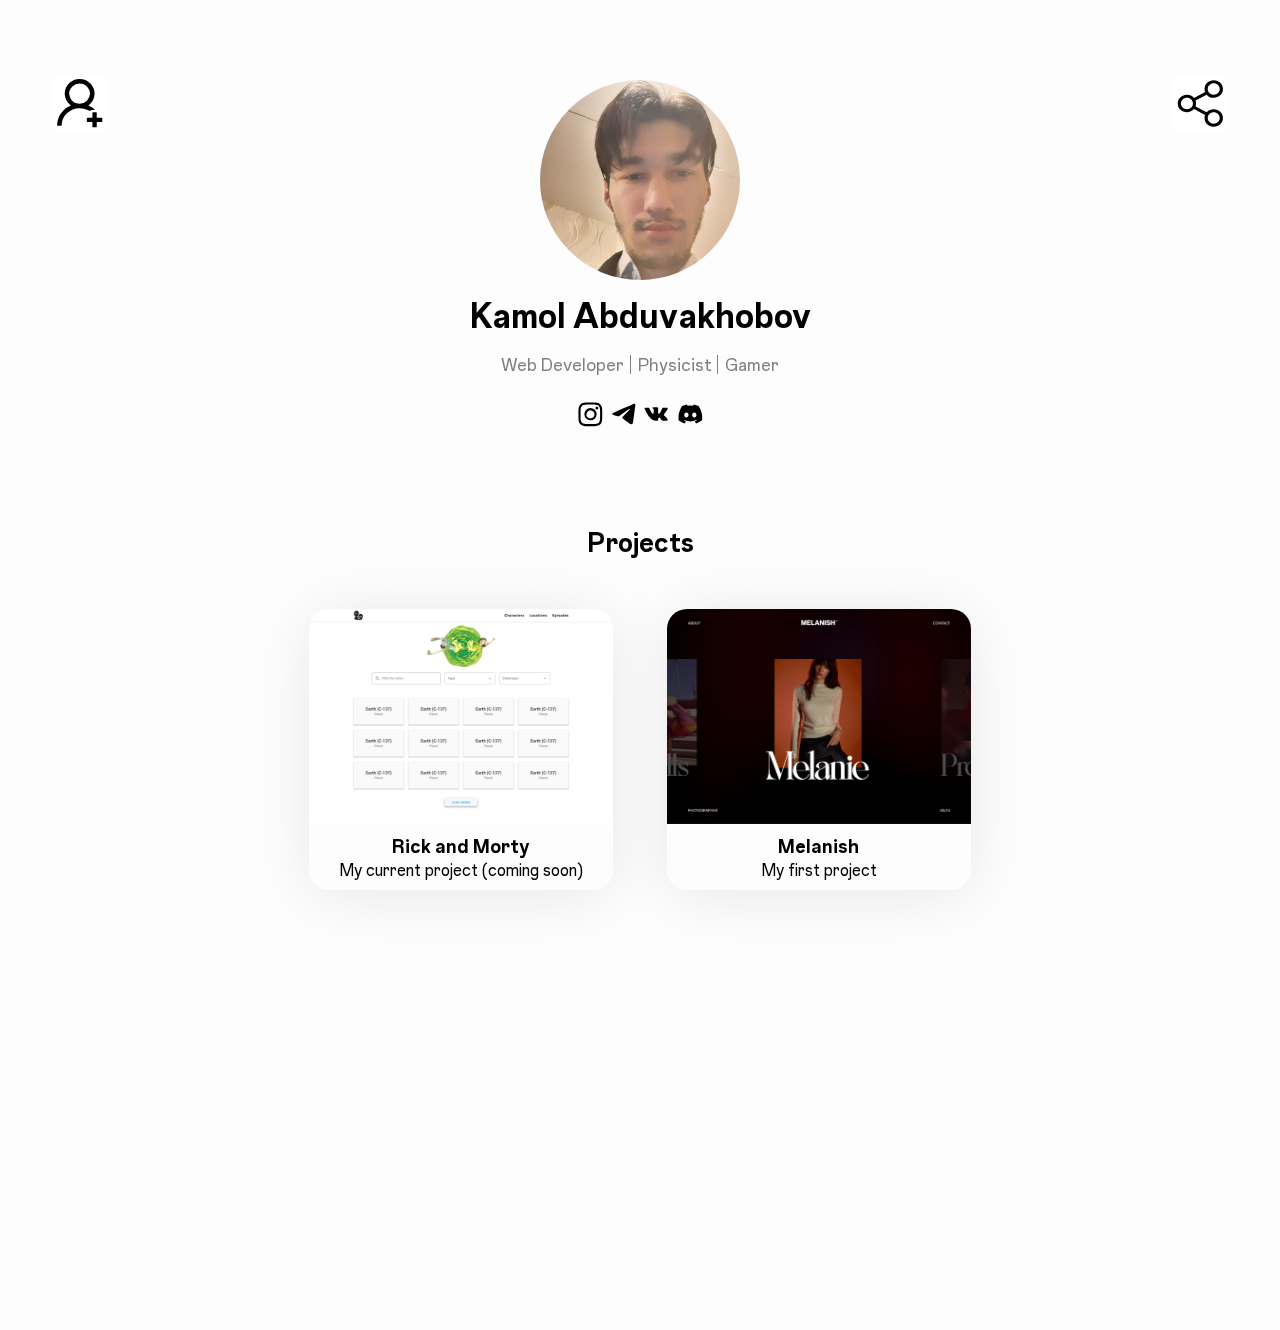
==== commit 3120be06: "fixed paths" ====
--- a/index.html
+++ b/index.html
@@ -1,4 +1,4 @@
-<!DOCTYPE html><html lang="en"><head><meta charset="UTF-8"><meta http-equiv="X-UA-Compatible" content="IE=edge"><meta name="viewport" content="width=device-width,initial-scale=1"><link rel="stylesheet" href="/css/styles.css"><link href="https://unpkg.com/aos@2.3.1/dist/aos.css" rel="stylesheet"><title>Index page</title></head><body><div class="site-container"><header class="header"><div class="header__wrap"><div class="header__add-button" data-aos="fade-right"><button class="icon-button"><img src="/images/svg/add-icon.svg" alt="" class="icon-button__svg"></button></div><div class="header__share-button" data-aos="fade-left"><button class="icon-button"><img src="/images/svg/share-icon.svg" alt="" class="icon-button__svg"></button></div></div></header><section class="profile"><div class="profile-wrap" data-aos="fade-up"><div class="profile__avatar"><img src="/images/me.jpg" alt="" class="profile__photo"></div><div class="profile__main-title-wrap"><h1 class="profile__main-title">Kamol Abduvakhobov</h1></div><ul class="profile__skills"><li class="profile__skill">Web Developer</li><li class="profile__skill">Physicist</li><li class="profile__skill">Gamer</li></ul><div class="sharing"><ul class="sharing__list"><li class="sharing__item"><a href="https://www.instagram.com/kamol_186002686/" class="sharing__social"><img src="/images/svg/instagram-icon.svg" alt="" class="sharing__img"></a></li><li class="sharing__item"><a href="https://t.me/Kamol_Babyknight" class="sharing__social"><img src="/images/svg/telegram-icon.svg" alt="" class="sharing__img"></a></li><li class="sharing__item"><a href="https://vk.com/sweet_russian_pussy" class="sharing__social"><img src="/images/svg/vkicon.svg" alt="" class="sharing__img"></a></li><li class="sharing__item"><a href="https://discord.gg/cyNnDBzP" class="sharing__social"><img src="/images/svg/discord-icon.svg" alt="" class="sharing__img"></a></li></ul></div></div></section><section class="projects"><div class="projects__title-wrap" data-aos="fade-down"><h2 class="projects__title">Projects</h2></div><div class="projects__list-wrap"><ul class="projects__list"><li class="projects__item" data-aos="fade-right"><div class="project"><a href="#" class="project__link"><div class="project__preview"><img src="images/rick-and-morty-preview.jpg" alt="" class="project__preview-img"></div><div class="project__info"><h2 class="project__title">Rick and Morty</h2><p class="project__description">My current project (coming soon)</p></div></a></div></li><li class="projects__item" data-aos="fade-left"><div class="project"><a href="https://kamol-babyknight.github.io/melanish-gh-pages/" class="project__link"><div class="project__preview"><img src="images/melanish-preview.jpg" alt="" class="project__preview-img"></div><div class="project__info"><h2 class="project__title">Melanish</h2><p class="project__description">My first project</p></div></a></div></li></ul></div></section><div class="blogs-links"><div class="blogs-links__wrap"><section class="blogs" data-aos="fade-up"><div class="cards"><div class="cards__title-wrap"><h2 class="cards__title">Used articles</h2></div><ul class="cards__list"><li class="cards__item"><div class="card"><a href="https://www.udemy.com/course/css-effects-and-animations/#overview" class="card__link"><div class="card__img-wrap"><img src="images/svg/udemy_logo.svg" alt="" class="card__img"></div><div class="card__info"><h2 class="card__title">Css animations</h2><p class="card__text">CSS - How to Animate Interfaces</p></div></a></div></li><li class="cards__item"><div class="card"><a href="https://ru.hexlet.io/courses/js-basics" class="card__link"><div class="card__img-wrap"><img src="images/svg/hexlet-logo.svg" alt="" class="card__img"></div><div class="card__info"><h2 class="card__title">Javascript basics</h2><p class="card__text">Free lessons of JS basics with tests and tasks</p></div></a></div></li></ul></div></section><section class="links" data-aos="fade-up"><div class="cards"><div class="cards__title-wrap"><h2 class="cards__title">My Repositories</h2></div><ul class="cards__list"><li class="cards__item"><div class="card"><a href="https://github.com/Kamol-Babyknight/melanish" class="card__link"><div class="card__img-wrap"><img src="images/svg/github-logo.svg" alt="" class="card__img card__icon"></div><div class="card__info"><h2 class="card__title">Melanish</h2><p class="card__text">Link for repository of my project named "Melanish"</p></div></a></div></li><li class="cards__item"><div class="card"><a href="https://github.com/Kamol-Babyknight/ka.dev" class="card__link"><div class="card__img-wrap"><img src="images/svg/github-logo.svg" alt="" class="card__img card__icon"></div><div class="card__info"><h2 class="card__title">Ka.dev</h2><p class="card__text">This is repository of code for current website</p></div></a></div></li></ul></div></section></div><div class="logo"><div class="logo__animate" data-aos="fade-up"><img src="/images/ca-img.jpg" alt="" class="logo__img"></div></div></div></div></body></html><script src="https://unpkg.com/aos@2.3.1/dist/aos.js"></script><script>AOS.init({
+<!DOCTYPE html><html lang="en"><head><meta charset="UTF-8"><meta http-equiv="X-UA-Compatible" content="IE=edge"><meta name="viewport" content="width=device-width,initial-scale=1"><link rel="stylesheet" href="css/styles.css"><link href="https://unpkg.com/aos@2.3.1/dist/aos.css" rel="stylesheet"><title>Index page</title></head><body><div class="site-container"><header class="header"><div class="header__wrap"><div class="header__add-button" data-aos="fade-right"><button class="icon-button"><img src="images/svg/add-icon.svg" alt="" class="icon-button__svg"></button></div><div class="header__share-button" data-aos="fade-left"><button class="icon-button"><img src="images/svg/share-icon.svg" alt="" class="icon-button__svg"></button></div></div></header><section class="profile"><div class="profile-wrap" data-aos="fade-up"><div class="profile__avatar"><img src="images/me.jpg" alt="" class="profile__photo"></div><div class="profile__main-title-wrap"><h1 class="profile__main-title">Kamol Abduvakhobov</h1></div><ul class="profile__skills"><li class="profile__skill">Web Developer</li><li class="profile__skill">Physicist</li><li class="profile__skill">Gamer</li></ul><div class="sharing"><ul class="sharing__list"><li class="sharing__item"><a href="https://www.instagram.com/kamol_186002686/" class="sharing__social"><img src="images/svg/instagram-icon.svg" alt="" class="sharing__img"></a></li><li class="sharing__item"><a href="https://t.me/Kamol_Babyknight" class="sharing__social"><img src="images/svg/telegram-icon.svg" alt="" class="sharing__img"></a></li><li class="sharing__item"><a href="https://vk.com/sweet_russian_pussy" class="sharing__social"><img src="images/svg/vkicon.svg" alt="" class="sharing__img"></a></li><li class="sharing__item"><a href="https://discord.gg/cyNnDBzP" class="sharing__social"><img src="images/svg/discord-icon.svg" alt="" class="sharing__img"></a></li></ul></div></div></section><section class="projects"><div class="projects__title-wrap" data-aos="fade-down"><h2 class="projects__title">Projects</h2></div><div class="projects__list-wrap"><ul class="projects__list"><li class="projects__item" data-aos="fade-right"><div class="project"><a href="#" class="project__link"><div class="project__preview"><img src="images/rick-and-morty-preview.jpg" alt="" class="project__preview-img"></div><div class="project__info"><h2 class="project__title">Rick and Morty</h2><p class="project__description">My current project (coming soon)</p></div></a></div></li><li class="projects__item" data-aos="fade-left"><div class="project"><a href="https://kamol-babyknight.github.io/melanish-gh-pages/" class="project__link"><div class="project__preview"><img src="images/melanish-preview.jpg" alt="" class="project__preview-img"></div><div class="project__info"><h2 class="project__title">Melanish</h2><p class="project__description">My first project</p></div></a></div></li></ul></div></section><div class="blogs-links"><div class="blogs-links__wrap"><section class="blogs" data-aos="fade-up"><div class="cards"><div class="cards__title-wrap"><h2 class="cards__title">Used articles</h2></div><ul class="cards__list"><li class="cards__item"><div class="card"><a href="https://www.udemy.com/course/css-effects-and-animations/#overview" class="card__link"><div class="card__img-wrap"><img src="images/svg/udemy_logo.svg" alt="" class="card__img"></div><div class="card__info"><h2 class="card__title">Css animations</h2><p class="card__text">CSS - How to Animate Interfaces</p></div></a></div></li><li class="cards__item"><div class="card"><a href="https://ru.hexlet.io/courses/js-basics" class="card__link"><div class="card__img-wrap"><img src="images/svg/hexlet-logo.svg" alt="" class="card__img"></div><div class="card__info"><h2 class="card__title">Javascript basics</h2><p class="card__text">Free lessons of JS basics with tests and tasks</p></div></a></div></li></ul></div></section><section class="links" data-aos="fade-up"><div class="cards"><div class="cards__title-wrap"><h2 class="cards__title">My Repositories</h2></div><ul class="cards__list"><li class="cards__item"><div class="card"><a href="https://github.com/Kamol-Babyknight/melanish" class="card__link"><div class="card__img-wrap"><img src="images/svg/github-logo.svg" alt="" class="card__img card__icon"></div><div class="card__info"><h2 class="card__title">Melanish</h2><p class="card__text">Link for repository of my project named "Melanish"</p></div></a></div></li><li class="cards__item"><div class="card"><a href="https://github.com/Kamol-Babyknight/ka.dev" class="card__link"><div class="card__img-wrap"><img src="images/svg/github-logo.svg" alt="" class="card__img card__icon"></div><div class="card__info"><h2 class="card__title">Ka.dev</h2><p class="card__text">This is repository of code for current website</p></div></a></div></li></ul></div></section></div><div class="logo"><div class="logo__animate" data-aos="fade-up"><img src="images/ca-img.jpg" alt="" class="logo__img"></div></div></div></div></body></html><script src="https://unpkg.com/aos@2.3.1/dist/aos.js"></script><script>AOS.init({
        disable: 'mobile',
        startEvent: 'DOMContentLoaded',
        once: true, 
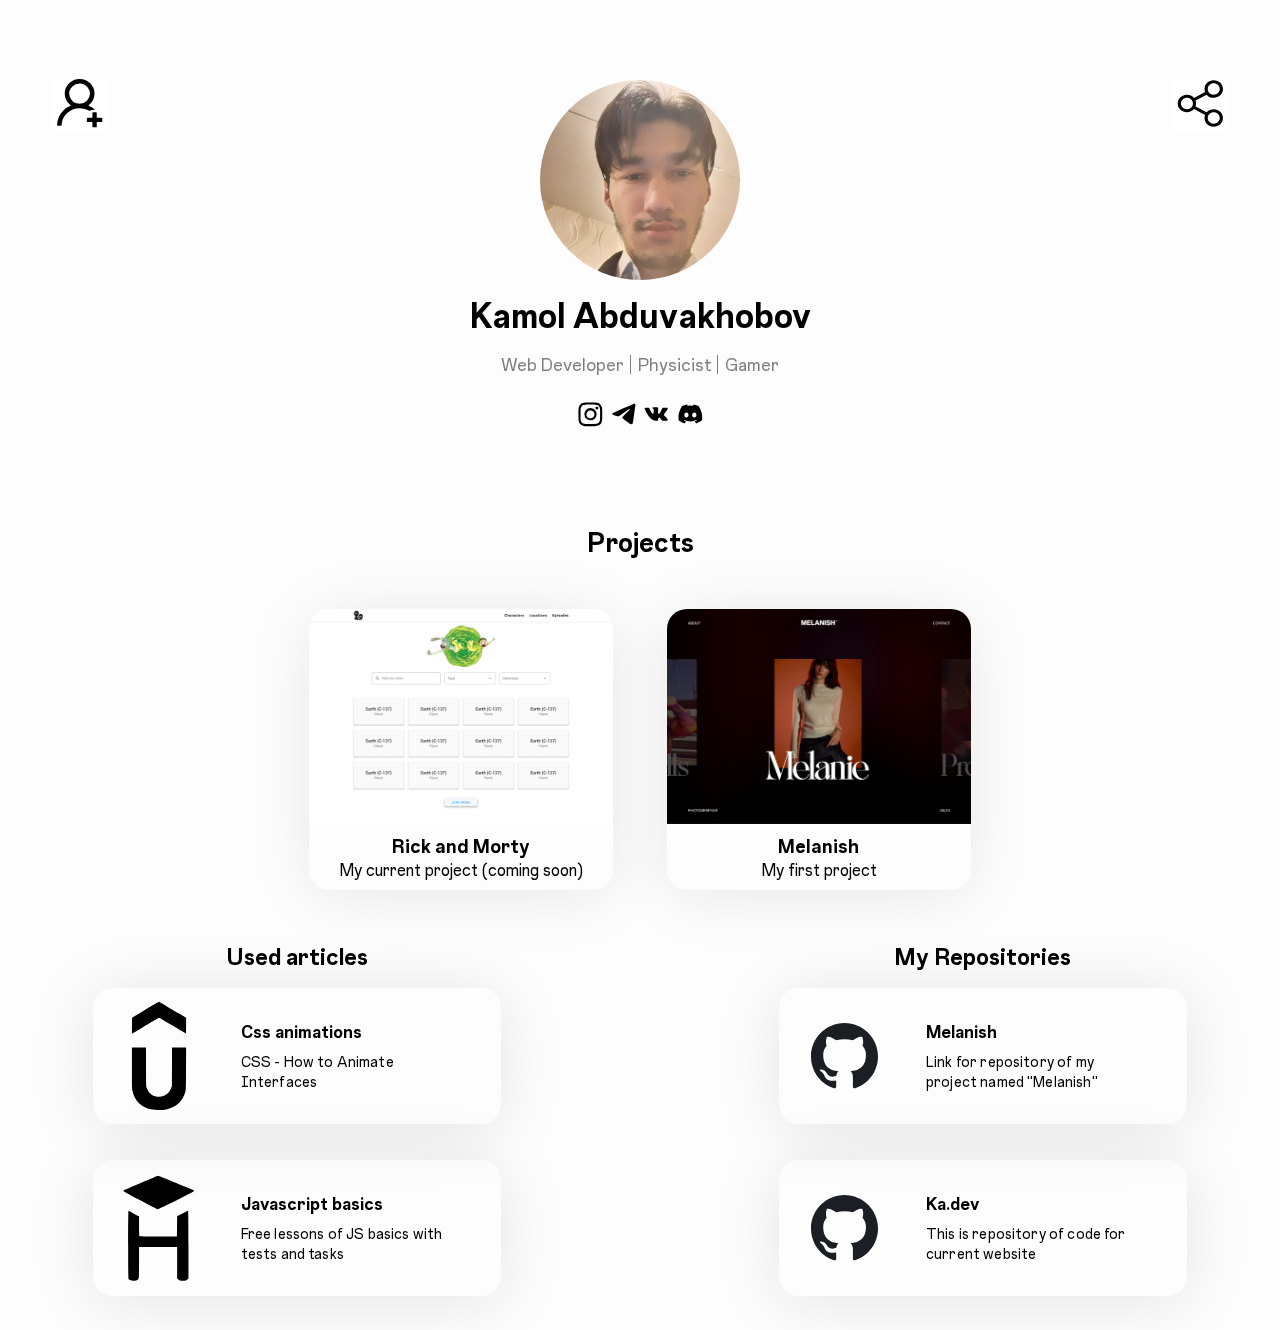
==== commit 256fc66e: "added link" ====
--- a/index.html
+++ b/index.html
@@ -1,4 +1,4 @@
-<!DOCTYPE html><html lang="en"><head><meta charset="UTF-8"><meta http-equiv="X-UA-Compatible" content="IE=edge"><meta name="viewport" content="width=device-width,initial-scale=1"><link rel="stylesheet" href="css/styles.css"><link href="https://unpkg.com/aos@2.3.1/dist/aos.css" rel="stylesheet"><title>Index page</title></head><body><div class="site-container"><header class="header"><div class="header__wrap"><div class="header__add-button" data-aos="fade-right"><button class="icon-button"><img src="images/svg/add-icon.svg" alt="" class="icon-button__svg"></button></div><div class="header__share-button" data-aos="fade-left"><button class="icon-button"><img src="images/svg/share-icon.svg" alt="" class="icon-button__svg"></button></div></div></header><section class="profile"><div class="profile-wrap" data-aos="fade-up"><div class="profile__avatar"><img src="images/me.jpg" alt="" class="profile__photo"></div><div class="profile__main-title-wrap"><h1 class="profile__main-title">Kamol Abduvakhobov</h1></div><ul class="profile__skills"><li class="profile__skill">Web Developer</li><li class="profile__skill">Physicist</li><li class="profile__skill">Gamer</li></ul><div class="sharing"><ul class="sharing__list"><li class="sharing__item"><a href="https://www.instagram.com/kamol_186002686/" class="sharing__social"><img src="images/svg/instagram-icon.svg" alt="" class="sharing__img"></a></li><li class="sharing__item"><a href="https://t.me/Kamol_Babyknight" class="sharing__social"><img src="images/svg/telegram-icon.svg" alt="" class="sharing__img"></a></li><li class="sharing__item"><a href="https://vk.com/sweet_russian_pussy" class="sharing__social"><img src="images/svg/vkicon.svg" alt="" class="sharing__img"></a></li><li class="sharing__item"><a href="https://discord.gg/cyNnDBzP" class="sharing__social"><img src="images/svg/discord-icon.svg" alt="" class="sharing__img"></a></li></ul></div></div></section><section class="projects"><div class="projects__title-wrap" data-aos="fade-down"><h2 class="projects__title">Projects</h2></div><div class="projects__list-wrap"><ul class="projects__list"><li class="projects__item" data-aos="fade-right"><div class="project"><a href="#" class="project__link"><div class="project__preview"><img src="images/rick-and-morty-preview.jpg" alt="" class="project__preview-img"></div><div class="project__info"><h2 class="project__title">Rick and Morty</h2><p class="project__description">My current project (coming soon)</p></div></a></div></li><li class="projects__item" data-aos="fade-left"><div class="project"><a href="https://kamol-babyknight.github.io/melanish-gh-pages/" class="project__link"><div class="project__preview"><img src="images/melanish-preview.jpg" alt="" class="project__preview-img"></div><div class="project__info"><h2 class="project__title">Melanish</h2><p class="project__description">My first project</p></div></a></div></li></ul></div></section><div class="blogs-links"><div class="blogs-links__wrap"><section class="blogs" data-aos="fade-up"><div class="cards"><div class="cards__title-wrap"><h2 class="cards__title">Used articles</h2></div><ul class="cards__list"><li class="cards__item"><div class="card"><a href="https://www.udemy.com/course/css-effects-and-animations/#overview" class="card__link"><div class="card__img-wrap"><img src="images/svg/udemy_logo.svg" alt="" class="card__img"></div><div class="card__info"><h2 class="card__title">Css animations</h2><p class="card__text">CSS - How to Animate Interfaces</p></div></a></div></li><li class="cards__item"><div class="card"><a href="https://ru.hexlet.io/courses/js-basics" class="card__link"><div class="card__img-wrap"><img src="images/svg/hexlet-logo.svg" alt="" class="card__img"></div><div class="card__info"><h2 class="card__title">Javascript basics</h2><p class="card__text">Free lessons of JS basics with tests and tasks</p></div></a></div></li></ul></div></section><section class="links" data-aos="fade-up"><div class="cards"><div class="cards__title-wrap"><h2 class="cards__title">My Repositories</h2></div><ul class="cards__list"><li class="cards__item"><div class="card"><a href="https://github.com/Kamol-Babyknight/melanish" class="card__link"><div class="card__img-wrap"><img src="images/svg/github-logo.svg" alt="" class="card__img card__icon"></div><div class="card__info"><h2 class="card__title">Melanish</h2><p class="card__text">Link for repository of my project named "Melanish"</p></div></a></div></li><li class="cards__item"><div class="card"><a href="https://github.com/Kamol-Babyknight/ka.dev" class="card__link"><div class="card__img-wrap"><img src="images/svg/github-logo.svg" alt="" class="card__img card__icon"></div><div class="card__info"><h2 class="card__title">Ka.dev</h2><p class="card__text">This is repository of code for current website</p></div></a></div></li></ul></div></section></div><div class="logo"><div class="logo__animate" data-aos="fade-up"><img src="images/ca-img.jpg" alt="" class="logo__img"></div></div></div></div></body></html><script src="https://unpkg.com/aos@2.3.1/dist/aos.js"></script><script>AOS.init({
+<!DOCTYPE html><html lang="en"><head><meta charset="UTF-8"><meta http-equiv="X-UA-Compatible" content="IE=edge"><meta name="viewport" content="width=device-width,initial-scale=1"><link rel="stylesheet" href="css/styles.css"><link href="https://unpkg.com/aos@2.3.1/dist/aos.css" rel="stylesheet"><title>Index page</title></head><body><div class="site-container"><header class="header"><div class="header__wrap"><div class="header__add-button" data-aos="fade-right"><button class="icon-button"><img src="images/svg/add-icon.svg" alt="" class="icon-button__svg"></button></div><div class="header__share-button" data-aos="fade-left"><button class="icon-button"><img src="images/svg/share-icon.svg" alt="" class="icon-button__svg"></button></div></div></header><section class="profile"><div class="profile-wrap" data-aos="fade-up"><div class="profile__avatar"><img src="images/me.jpg" alt="" class="profile__photo"></div><div class="profile__main-title-wrap"><h1 class="profile__main-title">Kamol Abduvakhobov</h1></div><ul class="profile__skills"><li class="profile__skill">Web Developer</li><li class="profile__skill">Physicist</li><li class="profile__skill">Gamer</li></ul><div class="sharing"><ul class="sharing__list"><li class="sharing__item"><a href="https://www.instagram.com/kamol_186002686/" class="sharing__social"><img src="images/svg/instagram-icon.svg" alt="" class="sharing__img"></a></li><li class="sharing__item"><a href="https://t.me/Kamol_Babyknight" class="sharing__social"><img src="images/svg/telegram-icon.svg" alt="" class="sharing__img"></a></li><li class="sharing__item"><a href="https://vk.com/sweet_russian_pussy" class="sharing__social"><img src="images/svg/vkicon.svg" alt="" class="sharing__img"></a></li><li class="sharing__item"><a href="https://discord.gg/cyNnDBzP" class="sharing__social"><img src="images/svg/discord-icon.svg" alt="" class="sharing__img"></a></li></ul></div></div></section><section class="projects"><div class="projects__title-wrap" data-aos="fade-down"><h2 class="projects__title">Projects</h2></div><div class="projects__list-wrap"><ul class="projects__list"><li class="projects__item" data-aos="fade-right"><div class="project"><a href="https://github.com/Kamol-Babyknight/rick-and-morty" class="project__link"><div class="project__preview"><img src="images/rick-and-morty-preview.jpg" alt="" class="project__preview-img"></div><div class="project__info"><h2 class="project__title">Rick and Morty</h2><p class="project__description">My current project (coming soon)</p></div></a></div></li><li class="projects__item" data-aos="fade-left"><div class="project"><a href="https://kamol-babyknight.github.io/melanish-gh-pages/" class="project__link"><div class="project__preview"><img src="images/melanish-preview.jpg" alt="" class="project__preview-img"></div><div class="project__info"><h2 class="project__title">Melanish</h2><p class="project__description">My first project</p></div></a></div></li></ul></div></section><div class="blogs-links"><div class="blogs-links__wrap"><section class="blogs" data-aos="fade-up"><div class="cards"><div class="cards__title-wrap"><h2 class="cards__title">Used articles</h2></div><ul class="cards__list"><li class="cards__item"><div class="card"><a href="https://www.udemy.com/course/css-effects-and-animations/#overview" class="card__link"><div class="card__img-wrap"><img src="images/svg/udemy_logo.svg" alt="" class="card__img"></div><div class="card__info"><h2 class="card__title">Css animations</h2><p class="card__text">CSS - How to Animate Interfaces</p></div></a></div></li><li class="cards__item"><div class="card"><a href="https://ru.hexlet.io/courses/js-basics" class="card__link"><div class="card__img-wrap"><img src="images/svg/hexlet-logo.svg" alt="" class="card__img"></div><div class="card__info"><h2 class="card__title">Javascript basics</h2><p class="card__text">Free lessons of JS basics with tests and tasks</p></div></a></div></li></ul></div></section><section class="links" data-aos="fade-up"><div class="cards"><div class="cards__title-wrap"><h2 class="cards__title">My Repositories</h2></div><ul class="cards__list"><li class="cards__item"><div class="card"><a href="https://github.com/Kamol-Babyknight/melanish" class="card__link"><div class="card__img-wrap"><img src="images/svg/github-logo.svg" alt="" class="card__img card__icon"></div><div class="card__info"><h2 class="card__title">Melanish</h2><p class="card__text">Link for repository of my project named "Melanish"</p></div></a></div></li><li class="cards__item"><div class="card"><a href="https://github.com/Kamol-Babyknight/ka.dev" class="card__link"><div class="card__img-wrap"><img src="images/svg/github-logo.svg" alt="" class="card__img card__icon"></div><div class="card__info"><h2 class="card__title">Ka.dev</h2><p class="card__text">This is repository of code for current website</p></div></a></div></li></ul></div></section></div><div class="logo"><div class="logo__animate" data-aos="fade-up"><img src="images/ca-img.jpg" alt="" class="logo__img"></div></div></div></div></body></html><script src="https://unpkg.com/aos@2.3.1/dist/aos.js"></script><script>AOS.init({
        disable: 'mobile',
        startEvent: 'DOMContentLoaded',
        once: true, 
--- a/css/styles.css
+++ b/css/styles.css
@@ -1,2 +1,2 @@
 /*! normalize.css v8.0.1 | MIT License | github.com/necolas/normalize.css */
-html{line-height:1.15;-webkit-text-size-adjust:100%;-webkit-box-sizing:border-box;box-sizing:border-box;font-size:10px}body,h1{margin:0}details,img,main{display:block}h1{font-size:2em}hr{-webkit-box-sizing:content-box;box-sizing:content-box;height:0;overflow:visible}code,kbd,pre,samp{font-family:monospace,monospace;font-size:1em}a{background-color:transparent;text-decoration:none;color:#000}abbr[title]{border-bottom:none;-webkit-text-decoration:underline dotted;text-decoration:underline dotted}b,strong{font-weight:bolder}small{font-size:80%}sub,sup{font-size:75%;line-height:0;position:relative;vertical-align:baseline}sub{bottom:-.25em}sup{top:-.5em}img{border-style:none;width:100%;height:auto}button,input,optgroup,select,textarea{font-family:inherit;font-size:100%;line-height:1.15;margin:0}button,input{overflow:visible}button,select{text-transform:none}[type=button],[type=reset],[type=submit],button{-webkit-appearance:button}[type=button]::-moz-focus-inner,[type=reset]::-moz-focus-inner,[type=submit]::-moz-focus-inner,button::-moz-focus-inner{border-style:none;padding:0}[type=button]:-moz-focusring,[type=reset]:-moz-focusring,[type=submit]:-moz-focusring,button:-moz-focusring{outline:1px dotted ButtonText}fieldset{padding:.35em .75em .625em}legend{color:inherit;display:table;max-width:100%;white-space:normal}progress{vertical-align:baseline}textarea{overflow:auto}[type=checkbox],[type=radio],legend{-webkit-box-sizing:border-box;box-sizing:border-box;padding:0}[type=number]::-webkit-inner-spin-button,[type=number]::-webkit-outer-spin-button{height:auto}[type=search]{-webkit-appearance:textfield;outline-offset:-2px}[type=search]::-webkit-search-decoration{-webkit-appearance:none}::-webkit-file-upload-button{-webkit-appearance:button;font:inherit}summary{display:list-item}[hidden],template{display:none}@font-face{font-family:"InstagramSans";src:url(/fonts/instagram-sans/InstagramSans-Bold.woff2) format("woff2"),url(/fonts/instagram-sans/InstagramSans-Bold.woff) format("woff");font-weight:700;font-style:normal}@font-face{font-family:"InstagramSans";src:url(/fonts/instagram-sans/InstagramSans-Regular.woff2) format("woff2"),url(/fonts/instagram-sans/InstagramSans-Regular.woff) format("woff");font-weight:400;font-style:normal}*,::after,::before{-webkit-box-sizing:inherit;box-sizing:inherit;margin:0;padding:0}@media (min-width:1024px) and (max-width:1920px){html{font-size:.5208333333vw}}@media (min-width:375px) and (max-width:1023.8px){html{font-size:2.6666666667vmin}}body,html{min-height:100%;width:100%}body{background-color:#fdfdfd;font-family:"InstagramSans","Arial",sans-serif;font-size:2.6rem;line-height:3.1rem}@media (max-width:1023.8px){body{font-size:1.3rem}}button{background-color:#fff;border:0}.site-container{padding-bottom:5rem;overflow:hidden}@media (max-width:1023.8px){.site-container{padding-bottom:10rem}.blogs{margin-bottom:7.6rem}}.header{position:absolute;width:100%;top:11.5rem}@media (max-width:1023.8px){.header{top:6.8rem}}.header__wrap{display:-webkit-box;display:-ms-flexbox;display:flex;-webkit-box-pack:justify;-ms-flex-pack:justify;justify-content:space-between;padding:0 8rem}@media (max-width:1023.8px){.header__wrap{padding:0 3.2rem}}@media (hover:hover){.icon-button:hover{opacity:.5;color:gray;-webkit-transform:scale(1.2);transform:scale(1.2);-webkit-transition-duration:.5s;transition-duration:.5s}}@media (max-width:1023.8px){.icon-button{width:2.4rem;height:2.4rem}}.icon-button{display:-webkit-box;display:-ms-flexbox;display:flex;-webkit-box-align:center;-ms-flex-align:center;align-items:center;-webkit-box-pack:center;-ms-flex-pack:center;justify-content:center;cursor:pointer;width:8rem;height:8rem;-webkit-transition-duration:.35s;transition-duration:.35s}@media (hover:hover){.icon-button:hover{opacity:.6;color:gray;-webkit-transition-duration:.5s;transition-duration:.5s}}.icon-button:active{opacity:.4;-webkit-transition-duration:.15s;transition-duration:.15s;-webkit-transform:scale(.92);transform:scale(.92)}@media (max-width:1023.8px){.icon-button{width:2.4rem;height:2.4rem}}.profile{margin-bottom:2rem}@media (max-width:1023.8px){.profile{margin-bottom:4rem}}.profile-wrap{display:-webkit-box;display:-ms-flexbox;display:flex;-webkit-box-orient:vertical;-webkit-box-direction:normal;-ms-flex-direction:column;flex-direction:column;-webkit-box-align:center;-ms-flex-align:center;align-items:center;-webkit-box-pack:justify;-ms-flex-pack:justify;justify-content:space-between;width:100%;margin:0 auto;padding:12rem 3rem}@media (max-width:1023.8px){.profile-wrap{height:auto;padding-top:6.9rem;padding-bottom:0}}.profile__avatar{border-radius:50%;width:30rem;height:30rem;overflow:hidden;margin-bottom:2rem}@media (max-width:1023.8px){.profile__avatar{width:16rem;height:16rem;margin-bottom:3rem}}.profile__main-title-wrap{text-align:center;margin-bottom:2rem}@media (max-width:1023.8px){.profile__main-title-wrap{margin-bottom:1.5rem}}.profile__main-title{font-family:"InstagramSans","Arial",sans-serif;font-weight:700;font-size:5.4rem;line-height:7rem}@media (max-width:1023.8px){.profile__main-title{font-size:2.4rem;line-height:3.1rem}}.profile__skills{display:-webkit-box;display:-ms-flexbox;display:flex;gap:2rem;margin-bottom:3rem}@media (max-width:1023.8px){.profile__skills{margin-bottom:1.7rem}}.profile__skill{font-family:"InstagramSans","Arial",sans-serif;font-weight:400;font-size:2.8rem;line-height:3.6rem;color:rgba(0,0,0,.5);list-style:none;position:relative}.profile__skill:not(:last-child)::after{content:"";display:block;width:.2rem;height:2.8rem;background-color:rgba(0,0,0,.5);position:absolute;right:-1rem;bottom:.5rem}@media (max-width:1023.8px){.profile__skill{font-size:1.5rem}.profile__skill:not(:last-child)::after{content:"";display:block;width:.1rem;height:1.5rem;line-height:1.9rem;background-color:rgba(0,0,0,.5);position:absolute;right:-1rem;bottom:1rem}}.profile__photo{-o-object-fit:cover;object-fit:cover}.sharing__list{list-style:none;display:-webkit-box;display:-ms-flexbox;display:flex}.card img,.sharing__item{-webkit-transition-duration:.35s;transition-duration:.35s}.sharing__item{width:5rem;height:5rem;display:-webkit-box;display:-ms-flexbox;display:flex;-webkit-box-align:center;-ms-flex-align:center;align-items:center;-webkit-box-pack:center;-ms-flex-pack:center;justify-content:center}@media (hover:hover){.sharing__item:hover{-webkit-transform:scale(1.2);transform:scale(1.2);-webkit-transition-duration:.5s;transition-duration:.5s}}@media (max-width:1023.8px){.sharing__item{width:2.5rem;height:2.5rem}}.blogs-links{position:relative}@media (max-width:1023.8px){.blogs-links{-webkit-box-orient:vertical;-webkit-box-direction:normal;-ms-flex-direction:column;flex-direction:column;padding:0;gap:0}}.blogs-links__wrap{display:-webkit-box;display:-ms-flexbox;display:flex;-webkit-box-pack:justify;-ms-flex-pack:justify;justify-content:space-between;padding:0 14rem;gap:14rem}@media (max-width:1023.8px){.blogs-links__wrap{-webkit-box-orient:vertical;-webkit-box-direction:normal;-ms-flex-direction:column;flex-direction:column;padding:0;gap:0}}.card{display:-webkit-box;display:-ms-flexbox;display:flex;-webkit-box-shadow:0 .8rem 10rem rgba(0,0,0,.1);box-shadow:0 .8rem 10rem rgba(0,0,0,.1);border-radius:3rem;overflow:hidden}@media (hover:hover){.card:hover{opacity:.8;-webkit-transition-duration:.35s;transition-duration:.35s}.card:hover img{-webkit-transform:scale(1.5);transform:scale(1.5);-webkit-transition-duration:.5s;transition-duration:.5s}.card:hover .card__icon{-webkit-transform:scale(1.2);transform:scale(1.2)}}@media (max-width:1023.8px){.card{border-radius:1.5rem;overflow:hidden}}.card img{height:100%;-o-object-fit:cover;object-fit:cover}@media (max-width:1023.8px){.card img{width:100%;height:100%;-o-object-fit:cover;object-fit:cover}}.card__link{display:-webkit-box;display:-ms-flexbox;display:flex}.card__text{font-family:"InstagramSans","Arial",sans-serif;font-weight:400;font-size:2.3rem;line-height:3.1rem;letter-spacing:.01em}@media (max-width:1023.8px){.card__text{font-size:1.3rem;line-height:1.7rem}}.card__title{font-family:"InstagramSans","Arial",sans-serif;font-weight:700;font-size:2.7rem;line-height:3.5rem;margin-bottom:1.2rem}@media (max-width:1023.8px){.card__title{font-size:1.5rem;line-height:2rem;margin-bottom:.6rem}}.card__info{padding:4.8rem 6.4rem 3rem 2.4rem}@media (max-width:1023.8px){.card__info{padding:2.7rem 3.3rem 2.6rem 1.2rem}}.card__img-wrap{width:19.7rem;min-height:20.4rem;overflow:hidden;display:-webkit-box;display:-ms-flexbox;display:flex;-webkit-box-pack:center;-ms-flex-pack:center;justify-content:center;-webkit-box-align:center;-ms-flex-align:center;align-items:center;-ms-flex-negative:0;flex-shrink:0}@media (max-width:1023.8px){.card__img-wrap{width:10.8rem;min-height:0}}.card .card__icon{width:10rem;height:10rem}@media (max-width:1023.8px){.card .card__icon{width:5rem;height:5rem}}.cards{display:-webkit-box;display:-ms-flexbox;display:flex;-webkit-box-orient:vertical;-webkit-box-direction:normal;-ms-flex-direction:column;flex-direction:column;max-width:61.2rem}.cards__title-wrap{margin:0 auto;margin-bottom:2.4rem}@media (max-width:1023.8px){.cards__title-wrap{margin-bottom:1.5rem}}.cards__title{font-family:"InstagramSans","Arial",sans-serif;font-weight:700;font-size:3.6rem;line-height:4.7rem}@media (max-width:1023.8px){.cards__title{font-size:2rem;line-height:2.6rem}}.cards__list{list-style:none;display:-webkit-box;display:-ms-flexbox;display:flex;margin:0;padding:0;-webkit-box-orient:vertical;-webkit-box-direction:normal;-ms-flex-direction:column;flex-direction:column;gap:5.4rem;border-radius:3rem}@media (max-width:1023.8px){.cards__list{gap:3rem;padding:0 1.8rem}}.project{width:45.5rem;overflow:hidden;border-radius:3rem;-webkit-box-shadow:0 .8rem 10rem -.8rem rgba(0,0,0,.1);box-shadow:0 .8rem 10rem -.8rem rgba(0,0,0,.1)}@media (max-width:1023.8px){.project{width:22.7rem;border-radius:1.5rem}}.project__preview{width:100%;overflow:hidden}.project__preview-img{-o-object-fit:cover;object-fit:cover;-webkit-transition-duration:.35s;transition-duration:.35s}.project__link{display:block}@media (hover:hover){.project__link:hover .project__preview-img{-webkit-transform:scale(1.2);transform:scale(1.2);-webkit-transition-duration:.4s;transition-duration:.4s}}.project__info{display:-webkit-box;display:-ms-flexbox;display:flex;-webkit-box-pack:justify;-ms-flex-pack:justify;justify-content:space-between;-webkit-box-orient:vertical;-webkit-box-direction:normal;-ms-flex-direction:column;flex-direction:column;padding:1.3rem}@media (max-width:1023.8px){.project__info{padding:0;padding-top:.4rem}}.project__title{margin:0 auto;font-family:"InstagramSans","Arial",sans-serif;font-weight:700;font-size:3rem;line-height:3.9rem}@media (max-width:1023.8px){.project__title{font-size:1.5rem;line-height:1.9rem;margin:0;padding-left:7.3rem;padding-right:8.2rem}}.project__description{margin:0 auto;font-family:"InstagramSans","Arial",sans-serif;font-weight:400;line-height:3.4rem}@media (max-width:1023.8px){.project__description{line-height:1.7rem;padding-bottom:.8rem;margin:0;padding-left:4.8rem;padding-right:3.4rem}}.projects__title-wrap{display:-webkit-box;display:-ms-flexbox;display:flex;margin-bottom:7.2rem}@media (max-width:1023.8px){.projects__title-wrap{margin-bottom:.5rem}}.projects__title{margin:0 auto;font-family:"InstagramSans","Arial",sans-serif;font-weight:700;font-size:4.2rem;line-height:5.5rem}@media (max-width:1023.8px){.projects__title{font-size:2rem;line-height:2.6rem}}.projects__list{list-style:none;display:-webkit-box;display:-ms-flexbox;display:flex;-webkit-box-pack:center;-ms-flex-pack:center;justify-content:center;gap:8.2rem;margin-bottom:7.6rem}@media (max-width:1023.8px){.projects__list{gap:1.7rem}}.projects__item{display:-webkit-box;display:-ms-flexbox;display:flex;-webkit-box-orient:vertical;-webkit-box-direction:normal;-ms-flex-direction:column;flex-direction:column;width:45.5rem;height:auto;-ms-flex-negative:0;flex-shrink:0}@media (hover:hover){.projects__item:hover{opacity:.8;-webkit-transition-duration:.35s;transition-duration:.35s}}@media (max-width:1023.8px){.projects__item{width:22.7rem}}.logo{width:13.6rem;height:13.6rem;position:absolute;top:50%;left:50%;-webkit-transform:translate(-5.8rem,-1.7rem);transform:translate(-5.8rem,-1.7rem)}@media (max-width:1023.8px){.logo{width:5rem;height:5rem;top:100%;-webkit-transform:translate(-2.5rem,1.5rem);transform:translate(-2.5rem,1.5rem)}}+html{line-height:1.15;-webkit-text-size-adjust:100%;-webkit-box-sizing:border-box;box-sizing:border-box;font-size:10px}body,h1{margin:0}details,img,main{display:block}h1{font-size:2em}hr{-webkit-box-sizing:content-box;box-sizing:content-box;height:0;overflow:visible}code,kbd,pre,samp{font-family:monospace,monospace;font-size:1em}a{background-color:transparent;text-decoration:none;color:#000}abbr[title]{border-bottom:none;-webkit-text-decoration:underline dotted;text-decoration:underline dotted}b,strong{font-weight:bolder}small{font-size:80%}sub,sup{font-size:75%;line-height:0;position:relative;vertical-align:baseline}sub{bottom:-.25em}sup{top:-.5em}img{border-style:none;width:100%;height:auto}button,input,optgroup,select,textarea{font-family:inherit;font-size:100%;line-height:1.15;margin:0}button,input{overflow:visible}button,select{text-transform:none}[type=button],[type=reset],[type=submit],button{-webkit-appearance:button}[type=button]::-moz-focus-inner,[type=reset]::-moz-focus-inner,[type=submit]::-moz-focus-inner,button::-moz-focus-inner{border-style:none;padding:0}[type=button]:-moz-focusring,[type=reset]:-moz-focusring,[type=submit]:-moz-focusring,button:-moz-focusring{outline:1px dotted ButtonText}fieldset{padding:.35em .75em .625em}legend{color:inherit;display:table;max-width:100%;white-space:normal}progress{vertical-align:baseline}textarea{overflow:auto}[type=checkbox],[type=radio],legend{-webkit-box-sizing:border-box;box-sizing:border-box;padding:0}[type=number]::-webkit-inner-spin-button,[type=number]::-webkit-outer-spin-button{height:auto}[type=search]{-webkit-appearance:textfield;outline-offset:-2px}[type=search]::-webkit-search-decoration{-webkit-appearance:none}::-webkit-file-upload-button{-webkit-appearance:button;font:inherit}summary{display:list-item}[hidden],template{display:none}@font-face{font-family:"InstagramSans";src:url(../fonts/instagram-sans/InstagramSans-Bold.woff2) format("woff2"),url(../fonts/instagram-sans/InstagramSans-Bold.woff) format("woff");font-weight:700;font-style:normal}@font-face{font-family:"InstagramSans";src:url(../fonts/instagram-sans/InstagramSans-Regular.woff2) format("woff2"),url(../fonts/instagram-sans/InstagramSans-Regular.woff) format("woff");font-weight:400;font-style:normal}*,::after,::before{-webkit-box-sizing:inherit;box-sizing:inherit;margin:0;padding:0}@media (min-width:1024px) and (max-width:1920px){html{font-size:.5208333333vw}}@media (min-width:375px) and (max-width:1023.8px){html{font-size:2.6666666667vmin}}body,html{min-height:100%;width:100%}body{background-color:#fdfdfd;font-family:"InstagramSans","Arial",sans-serif;font-size:2.6rem;line-height:3.1rem}@media (max-width:1023.8px){body{font-size:1.3rem}}button{background-color:#fff;border:0}.site-container{padding-bottom:5rem;overflow:hidden}@media (max-width:1023.8px){.site-container{padding-bottom:10rem}.blogs{margin-bottom:7.6rem}}.header{position:absolute;width:100%;top:11.5rem}@media (max-width:1023.8px){.header{top:6.8rem}}.header__wrap{display:-webkit-box;display:-ms-flexbox;display:flex;-webkit-box-pack:justify;-ms-flex-pack:justify;justify-content:space-between;padding:0 8rem}@media (max-width:1023.8px){.header__wrap{padding:0 3.2rem}}@media (hover:hover){.icon-button:hover{opacity:.5;color:gray;-webkit-transform:scale(1.2);transform:scale(1.2);-webkit-transition-duration:.5s;transition-duration:.5s}}@media (max-width:1023.8px){.icon-button{width:2.4rem;height:2.4rem}}.icon-button{display:-webkit-box;display:-ms-flexbox;display:flex;-webkit-box-align:center;-ms-flex-align:center;align-items:center;-webkit-box-pack:center;-ms-flex-pack:center;justify-content:center;cursor:pointer;width:8rem;height:8rem;-webkit-transition-duration:.35s;transition-duration:.35s}@media (hover:hover){.icon-button:hover{opacity:.6;color:gray;-webkit-transition-duration:.5s;transition-duration:.5s}}.icon-button:active{opacity:.4;-webkit-transition-duration:.15s;transition-duration:.15s;-webkit-transform:scale(.92);transform:scale(.92)}@media (max-width:1023.8px){.icon-button{width:2.4rem;height:2.4rem}}.profile{margin-bottom:2rem}@media (max-width:1023.8px){.profile{margin-bottom:4rem}}.profile-wrap{display:-webkit-box;display:-ms-flexbox;display:flex;-webkit-box-orient:vertical;-webkit-box-direction:normal;-ms-flex-direction:column;flex-direction:column;-webkit-box-align:center;-ms-flex-align:center;align-items:center;-webkit-box-pack:justify;-ms-flex-pack:justify;justify-content:space-between;width:100%;margin:0 auto;padding:12rem 3rem}@media (max-width:1023.8px){.profile-wrap{height:auto;padding-top:6.9rem;padding-bottom:0}}.profile__avatar{border-radius:50%;width:30rem;height:30rem;overflow:hidden;margin-bottom:2rem}@media (max-width:1023.8px){.profile__avatar{width:16rem;height:16rem;margin-bottom:3rem}}.profile__main-title-wrap{text-align:center;margin-bottom:2rem}@media (max-width:1023.8px){.profile__main-title-wrap{margin-bottom:1.5rem}}.profile__main-title{font-family:"InstagramSans","Arial",sans-serif;font-weight:700;font-size:5.4rem;line-height:7rem}@media (max-width:1023.8px){.profile__main-title{font-size:2.4rem;line-height:3.1rem}}.profile__skills{display:-webkit-box;display:-ms-flexbox;display:flex;gap:2rem;margin-bottom:3rem}@media (max-width:1023.8px){.profile__skills{margin-bottom:1.7rem}}.profile__skill{font-family:"InstagramSans","Arial",sans-serif;font-weight:400;font-size:2.8rem;line-height:3.6rem;color:rgba(0,0,0,.5);list-style:none;position:relative}.profile__skill:not(:last-child)::after{content:"";display:block;width:.2rem;height:2.8rem;background-color:rgba(0,0,0,.5);position:absolute;right:-1rem;bottom:.5rem}@media (max-width:1023.8px){.profile__skill{font-size:1.5rem}.profile__skill:not(:last-child)::after{content:"";display:block;width:.1rem;height:1.5rem;line-height:1.9rem;background-color:rgba(0,0,0,.5);position:absolute;right:-1rem;bottom:1rem}}.profile__photo{-o-object-fit:cover;object-fit:cover}.sharing__list{list-style:none;display:-webkit-box;display:-ms-flexbox;display:flex}.card img,.sharing__item{-webkit-transition-duration:.35s;transition-duration:.35s}.sharing__item{width:5rem;height:5rem;display:-webkit-box;display:-ms-flexbox;display:flex;-webkit-box-align:center;-ms-flex-align:center;align-items:center;-webkit-box-pack:center;-ms-flex-pack:center;justify-content:center}@media (hover:hover){.sharing__item:hover{-webkit-transform:scale(1.2);transform:scale(1.2);-webkit-transition-duration:.5s;transition-duration:.5s}}@media (max-width:1023.8px){.sharing__item{width:2.5rem;height:2.5rem}}.blogs-links{position:relative}@media (max-width:1023.8px){.blogs-links{-webkit-box-orient:vertical;-webkit-box-direction:normal;-ms-flex-direction:column;flex-direction:column;padding:0;gap:0}}.blogs-links__wrap{display:-webkit-box;display:-ms-flexbox;display:flex;-webkit-box-pack:justify;-ms-flex-pack:justify;justify-content:space-between;padding:0 14rem;gap:14rem}@media (max-width:1023.8px){.blogs-links__wrap{-webkit-box-orient:vertical;-webkit-box-direction:normal;-ms-flex-direction:column;flex-direction:column;padding:0;gap:0}}.card{display:-webkit-box;display:-ms-flexbox;display:flex;-webkit-box-shadow:0 .8rem 10rem rgba(0,0,0,.1);box-shadow:0 .8rem 10rem rgba(0,0,0,.1);border-radius:3rem;overflow:hidden}@media (hover:hover){.card:hover{opacity:.8;-webkit-transition-duration:.35s;transition-duration:.35s}.card:hover img{-webkit-transform:scale(1.5);transform:scale(1.5);-webkit-transition-duration:.5s;transition-duration:.5s}.card:hover .card__icon{-webkit-transform:scale(1.2);transform:scale(1.2)}}@media (max-width:1023.8px){.card{border-radius:1.5rem;overflow:hidden}}.card img{height:100%;-o-object-fit:cover;object-fit:cover}@media (max-width:1023.8px){.card img{width:100%;height:100%;-o-object-fit:cover;object-fit:cover}}.card__link{display:-webkit-box;display:-ms-flexbox;display:flex}.card__text{font-family:"InstagramSans","Arial",sans-serif;font-weight:400;font-size:2.3rem;line-height:3.1rem;letter-spacing:.01em}@media (max-width:1023.8px){.card__text{font-size:1.3rem;line-height:1.7rem}}.card__title{font-family:"InstagramSans","Arial",sans-serif;font-weight:700;font-size:2.7rem;line-height:3.5rem;margin-bottom:1.2rem}@media (max-width:1023.8px){.card__title{font-size:1.5rem;line-height:2rem;margin-bottom:.6rem}}.card__info{padding:4.8rem 6.4rem 3rem 2.4rem}@media (max-width:1023.8px){.card__info{padding:2.7rem 3.3rem 2.6rem 1.2rem}}.card__img-wrap{width:19.7rem;min-height:20.4rem;overflow:hidden;display:-webkit-box;display:-ms-flexbox;display:flex;-webkit-box-pack:center;-ms-flex-pack:center;justify-content:center;-webkit-box-align:center;-ms-flex-align:center;align-items:center;-ms-flex-negative:0;flex-shrink:0}@media (max-width:1023.8px){.card__img-wrap{width:10.8rem;min-height:0}}.card .card__icon{width:10rem;height:10rem}@media (max-width:1023.8px){.card .card__icon{width:5rem;height:5rem}}.cards{display:-webkit-box;display:-ms-flexbox;display:flex;-webkit-box-orient:vertical;-webkit-box-direction:normal;-ms-flex-direction:column;flex-direction:column;max-width:61.2rem}.cards__title-wrap{margin:0 auto;margin-bottom:2.4rem}@media (max-width:1023.8px){.cards__title-wrap{margin-bottom:1.5rem}}.cards__title{font-family:"InstagramSans","Arial",sans-serif;font-weight:700;font-size:3.6rem;line-height:4.7rem}@media (max-width:1023.8px){.cards__title{font-size:2rem;line-height:2.6rem}}.cards__list{list-style:none;display:-webkit-box;display:-ms-flexbox;display:flex;margin:0;padding:0;-webkit-box-orient:vertical;-webkit-box-direction:normal;-ms-flex-direction:column;flex-direction:column;gap:5.4rem;border-radius:3rem}@media (max-width:1023.8px){.cards__list{gap:3rem;padding:0 1.8rem}}.project{width:45.5rem;overflow:hidden;border-radius:3rem;-webkit-box-shadow:0 .8rem 10rem -.8rem rgba(0,0,0,.1);box-shadow:0 .8rem 10rem -.8rem rgba(0,0,0,.1)}@media (max-width:1023.8px){.project{width:22.7rem;border-radius:1.5rem}}.project__preview{width:100%;overflow:hidden}.project__preview-img{-o-object-fit:cover;object-fit:cover;-webkit-transition-duration:.35s;transition-duration:.35s}.project__link{display:block}@media (hover:hover){.project__link:hover .project__preview-img{-webkit-transform:scale(1.2);transform:scale(1.2);-webkit-transition-duration:.4s;transition-duration:.4s}}.project__info{display:-webkit-box;display:-ms-flexbox;display:flex;-webkit-box-pack:justify;-ms-flex-pack:justify;justify-content:space-between;-webkit-box-orient:vertical;-webkit-box-direction:normal;-ms-flex-direction:column;flex-direction:column;padding:1.3rem}@media (max-width:1023.8px){.project__info{padding:0;padding-top:.4rem}}.project__title{margin:0 auto;font-family:"InstagramSans","Arial",sans-serif;font-weight:700;font-size:3rem;line-height:3.9rem}@media (max-width:1023.8px){.project__title{font-size:1.5rem;line-height:1.9rem;}}.project__description{margin:0 auto;font-family:"InstagramSans","Arial",sans-serif;font-weight:400;line-height:3.4rem}@media (max-width:1023.8px){.project__description{line-height:1.7rem;padding-bottom:.8rem;}}.projects__title-wrap{display:-webkit-box;display:-ms-flexbox;display:flex;margin-bottom:7.2rem}@media (max-width:1023.8px){.projects__title-wrap{margin-bottom:.5rem}}.projects__title{margin:0 auto;font-family:"InstagramSans","Arial",sans-serif;font-weight:700;font-size:4.2rem;line-height:5.5rem}@media (max-width:1023.8px){.projects__title{font-size:2rem;line-height:2.6rem}}.projects__list{list-style:none;display:-webkit-box;display:-ms-flexbox;display:flex;-webkit-box-pack:center;-ms-flex-pack:center;justify-content:center;gap:8.2rem;margin-bottom:7.6rem}@media (max-width:1023.8px){.projects__list{gap:1.7rem;flex-direction: column;}}.projects__item{display:-webkit-box;display:-ms-flexbox;display:flex;-webkit-box-orient:vertical;-webkit-box-direction:normal;-ms-flex-direction:column;flex-direction:column;width:45.5rem;height:auto;-ms-flex-negative:0;flex-shrink:0}@media (hover:hover){.projects__item:hover{opacity:.8;-webkit-transition-duration:.35s;transition-duration:.35s}}@media (max-width:1023.8px){.projects__item{width:22.7rem;margin: 0 auto;}}.logo{width:13.6rem;height:13.6rem;position:absolute;top:50%;left:50%;-webkit-transform:translate(-5.8rem,-1.7rem);transform:translate(-5.8rem,-1.7rem)}@media (max-width:1023.8px){.logo{width:5rem;height:5rem;top:100%;-webkit-transform:translate(-2.5rem,1.5rem);transform:translate(-2.5rem,1.5rem)}}